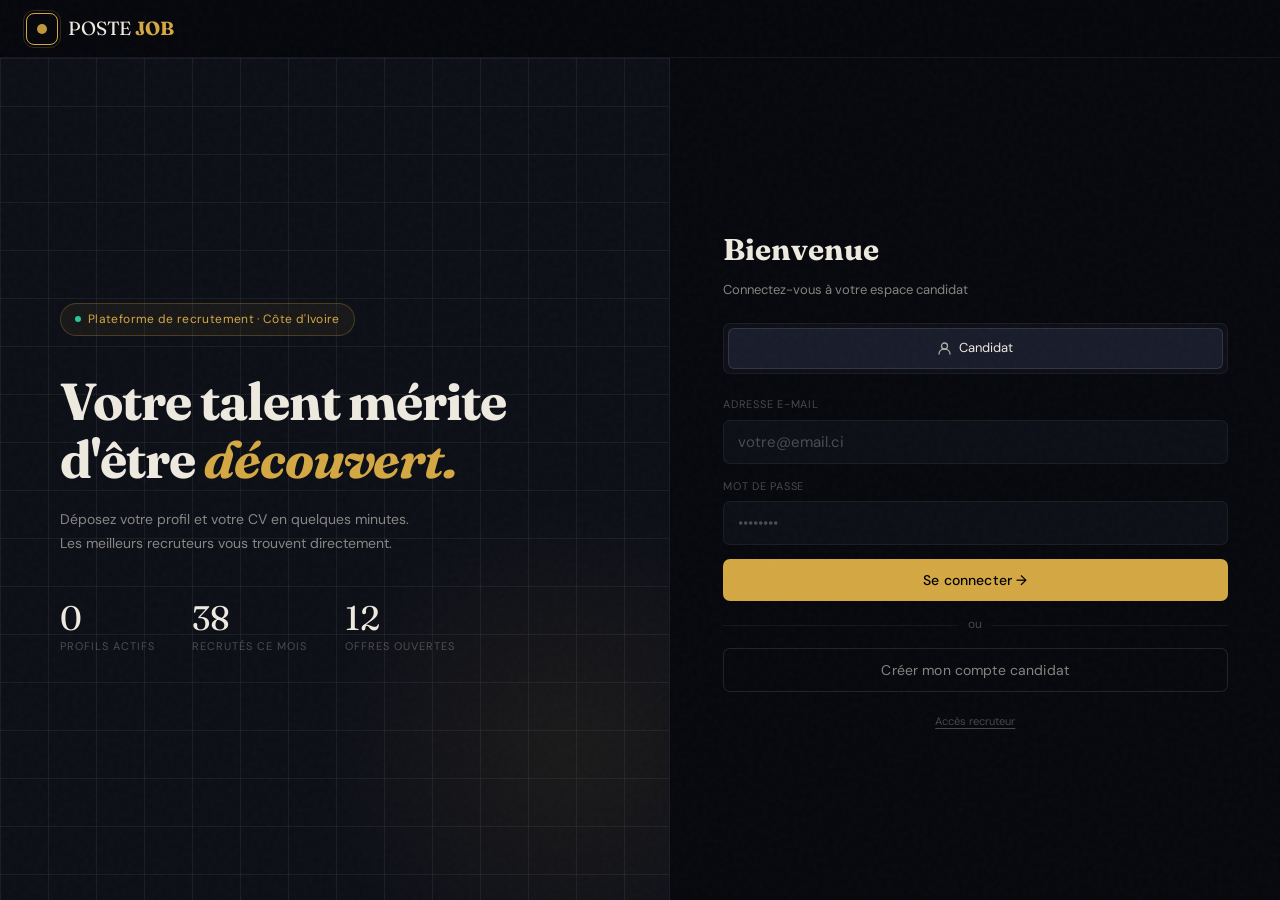
==== candidat.html @ 49a8083d "nouvelle version" ====
<!doctype html>
<html lang="fr">
  <head>
    <meta charset="UTF-8" />
    <meta name="viewport" content="width=device-width, initial-scale=1.0" />
    <title>Mon profil — POSTEJOB</title>
    <link rel="preconnect" href="https://fonts.googleapis.com" />
    <link rel="stylesheet" href="assets/CSS/style.css" />
    <link rel="stylesheet" href="assets/CSS/candidat.css" />

    <link
      href="https://fonts.googleapis.com/css2?family=Fraunces:ital,opsz,wght@0,9..144,300;0,9..144,600;0,9..144,700;1,9..144,400&family=DM+Sans:ital,opsz,wght@0,9..40,300;0,9..40,400;0,9..40,500;1,9..40,300&display=swap"
      rel="stylesheet"
    />
  </head>
  <body>
    <div class="app">
      <nav class="navbar">
        <div class="logo" onclick="window.location.href = 'index.html'">
          <div class="logo-icon"></div>
          <span class="logo-text">POSTE <b>JOB</b></span>
        </div>
        <div class="nav-r">
          <div class="uinfo" id="uinfo" style="display: flex">
            <div class="uav" id="uav">KD</div>
            <span class="unm" id="unm">Candidat</span>
          </div>
          <button class="btn-xs" onclick="logout()">Déconnexion</button>
        </div>
      </nav>

      <div class="page-wrap">
        <button
          class="btn-back-top"
          onclick="window.location.href = 'index.html'"
        >
          <svg width="14" height="14" viewBox="0 0 14 14" fill="none">
            <path
              d="M9 2L4 7l5 5"
              stroke="currentColor"
              stroke-width="1.5"
              stroke-linecap="round"
              stroke-linejoin="round"
            />
          </svg>
          Retour à l'accueil
        </button>
        <h1 class="page-h">Mon profil candidat</h1>
        <p class="page-sub">
          Complétez vos informations pour apparaître dans les recherches des
          recruteurs
        </p>

        <div class="steps-bar" id="steps-bar">
          <div class="s-item">
            <div class="s-num s-act" id="sn1">1</div>
            <div class="s-lbl s-act" id="sl1">Informations</div>
          </div>
          <div class="s-conn" id="sc1"></div>
          <div class="s-item">
            <div class="s-num" id="sn2">2</div>
            <div class="s-lbl" id="sl2">Expérience</div>
          </div>
          <div class="s-conn" id="sc2"></div>
          <div class="s-item">
            <div class="s-num" id="sn3">3</div>
            <div class="s-lbl" id="sl3">Documents</div>
          </div>
        </div>

        <!-- Step 1 -->
        <div id="step1">
          <div class="fcard">
            <div class="sec-hd">Informations personnelles</div>
            <div class="fgrid">
              <div class="fld">
                <label>Prénom</label><input id="f-prenom" placeholder="Konan" />
              </div>
              <div class="fld">
                <label>Nom</label><input id="f-nom" placeholder="Didier" />
              </div>
              <div class="fld">
                <label>Téléphone</label
                ><input id="f-tel" placeholder="+225 07 00 00 00" />
              </div>
              <div class="fld">
                <label>Ville</label><input id="f-ville" placeholder="Abidjan" />
              </div>
              <div class="fld span2">
                <label>Poste souhaité</label
                ><input
                  id="f-poste"
                  placeholder="ex: Développeur Full-Stack, Designer UX..."
                />
              </div>
              <div class="fld span2">
                <label>Présentation courte</label
                ><textarea
                  id="f-bio"
                  placeholder="Parlez de vous en quelques lignes..."
                ></textarea>
              </div>
            </div>
          </div>
          <div class="f-actions">
            <button
              class="btn-back"
              onclick="window.location.href = 'index.html'"
            >
              ← Retour
            </button>
            <button class="btn-next" onclick="goStep(2)">
              Expérience & compétences
              <svg width="14" height="14" viewBox="0 0 14 14" fill="none">
                <path
                  d="M3 7h8M8 4l3 3-3 3"
                  stroke="currentColor"
                  stroke-width="1.5"
                  stroke-linecap="round"
                  stroke-linejoin="round"
                />
              </svg>
            </button>
          </div>
        </div>

        <!-- Step 2 -->
        <div id="step2" style="display: none">
          <div class="fcard">
            <div class="sec-hd">Années d'expérience</div>
            <div class="exp-box">
              <div class="exp-top">
                <div>
                  <div
                    style="
                      font-size: 14px;
                      font-weight: 500;
                      color: var(--text);
                      margin-bottom: 2px;
                    "
                  >
                    Combien d'années d'expérience ?
                  </div>
                  <div style="font-size: 12px; color: var(--text3)">
                    Glissez le curseur — 0 à 20 ans
                  </div>
                </div>
                <div style="text-align: right">
                  <div class="exp-big" id="exp-num">0</div>
                  <div class="exp-unit" id="exp-unit">an d'expérience</div>
                </div>
              </div>
              <div class="slider-wrap">
                <div id="track-fill" style="width: 0%"></div>
                <input
                  type="range"
                  min="0"
                  max="20"
                  step="1"
                  value="0"
                  id="exp-slider"
                  oninput="updateSlider(this.value)"
                />
              </div>
              <div class="exp-lvls">
                <div class="e-lvl lj" id="lj">
                  <div class="lvl-r">0 – 2 ans</div>
                  <div class="lvl-n">Junior</div>
                </div>
                <div class="e-lvl" id="lm">
                  <div class="lvl-r">3 – 5 ans</div>
                  <div class="lvl-n">Intermédiaire</div>
                </div>
                <div class="e-lvl" id="ls">
                  <div class="lvl-r">6 – 10 ans</div>
                  <div class="lvl-n">Senior</div>
                </div>
                <div class="e-lvl" id="le">
                  <div class="lvl-r">10+ ans</div>
                  <div class="lvl-n">Expert</div>
                </div>
              </div>
            </div>
          </div>
          <div class="fcard">
            <div class="sec-hd">Formation</div>
            <div class="fgrid">
              <div class="fld">
                <label>Niveau d'études</label>
                <select id="f-niveau">
                  <option value="">Sélectionner...</option>
                  <option>Bac +5 / Master</option>
                  <option>Bac +3 / Licence</option>
                  <option>Bac +2 / BTS</option>
                  <option>Doctorat / PhD</option>
                  <option>Autre</option>
                </select>
              </div>
              <div class="fld">
                <label>Dernière entreprise</label
                ><input id="f-entreprise" placeholder="ex: Orange CI" />
              </div>
            </div>
          </div>
          <div class="fcard">
            <div class="sec-hd">Compétences</div>
            <div
              class="skills-box"
              id="skills-box"
              onclick="document.getElementById('chip-inp').focus()"
            >
              <input
                id="chip-inp"
                class="chip-inp"
                placeholder="Taper une compétence + Entrée..."
                onkeydown="addChip(event)"
              />
            </div>
            <div style="font-size: 11px; color: var(--text3); margin-top: 6px">
              Appuyez sur Entrée pour ajouter une compétence
            </div>
          </div>
          <div class="f-actions">
            <button class="btn-back" onclick="goStep(1)">← Retour</button>
            <button class="btn-next" onclick="goStep(3)">
              Documents & soumission
              <svg width="14" height="14" viewBox="0 0 14 14" fill="none">
                <path
                  d="M3 7h8M8 4l3 3-3 3"
                  stroke="currentColor"
                  stroke-width="1.5"
                  stroke-linecap="round"
                  stroke-linejoin="round"
                />
              </svg>
            </button>
          </div>
        </div>

        <!-- Step 3 -->
        <div id="step3" style="display: none">
          <div class="fcard">
            <div class="sec-hd">Documents à soumettre</div>
            <input
              type="file"
              id="cv-file-input"
              accept=".pdf,.doc,.docx"
              style="display: none"
              onchange="handleFileSelect('cv', this)"
            />
            <div
              class="cv-zone"
              id="cv-zone"
              onclick="document.getElementById('cv-file-input').click()"
            >
              <div class="cv-ico" id="cv-ico">
                <svg width="22" height="22" viewBox="0 0 22 22" fill="none">
                  <rect
                    x="4"
                    y="2"
                    width="14"
                    height="18"
                    rx="2"
                    stroke="rgba(238,234,224,0.3)"
                    stroke-width="1.5"
                  />
                  <path
                    d="M8 8h6M8 11h6M8 14h4"
                    stroke="rgba(238,234,224,0.3)"
                    stroke-width="1.5"
                    stroke-linecap="round"
                  />
                </svg>
              </div>
              <div class="cv-lbl" id="cv-lbl">
                Cliquez pour sélectionner votre CV
              </div>
              <div class="cv-hint" id="cv-hint">PDF ou Word — maximum 5 Mo</div>
            </div>
            <input
              type="file"
              id="lm-file-input"
              accept=".pdf,.doc,.docx"
              style="display: none"
              onchange="handleFileSelect('lm', this)"
            />
            <div
              class="lm-zone"
              id="lm-zone"
              onclick="document.getElementById('lm-file-input').click()"
              style="margin-top: 10px"
            >
              <div class="lm-ico" id="lm-ico">
                <svg width="18" height="18" viewBox="0 0 18 18" fill="none">
                  <rect
                    x="2"
                    y="4"
                    width="14"
                    height="11"
                    rx="2"
                    stroke="rgba(238,234,224,0.3)"
                    stroke-width="1.3"
                  />
                  <path
                    d="M2 6.5l7 4.5 7-4.5"
                    stroke="rgba(238,234,224,0.3)"
                    stroke-width="1.3"
                    stroke-linejoin="round"
                  />
                </svg>
              </div>
              <div class="lm-lbl" id="lm-lbl">
                Lettre de motivation
                <span
                  style="font-size: 11px; font-weight: 300; color: var(--text3)"
                  >(optionnel)</span
                >
              </div>
              <div class="lm-hint" id="lm-hint">PDF ou Word — maximum 5 Mo</div>
            </div>
          </div>
          <div class="f-actions">
            <button class="btn-back" onclick="goStep(2)">← Retour</button>
            <button class="btn-submit" onclick="submitProfile()">
              Soumettre mon profil
              <svg width="14" height="14" viewBox="0 0 14 14" fill="none">
                <path
                  d="M2 7l4 4 6-6"
                  stroke="currentColor"
                  stroke-width="1.5"
                  stroke-linecap="round"
                  stroke-linejoin="round"
                />
              </svg>
            </button>
          </div>
        </div>

        <div id="step-success" style="display: none">
          <div class="success-wrap">
            <div class="succ-ico">
              <svg width="28" height="28" viewBox="0 0 28 28" fill="none">
                <path
                  d="M6 14.5l6 6 11-12"
                  stroke="#25c898"
                  stroke-width="2.5"
                  stroke-linecap="round"
                  stroke-linejoin="round"
                />
              </svg>
            </div>
            <h2 class="succ-h">Profil soumis !</h2>
            <div class="succ-pill" id="succ-pill">✦ 0 an · Junior</div>
            <p class="succ-p">
              Votre dossier a bien été transmis. Téléchargez vos documents
              ci-dessous pour en garder une copie personnelle.
            </p>
            <div class="dl-grid">
              <div class="dl-card" onclick="downloadFile('CV_candidat.pdf')">
                <div class="dl-ico">
                  <svg width="16" height="16" viewBox="0 0 16 16" fill="none">
                    <rect
                      x="3"
                      y="1"
                      width="10"
                      height="14"
                      rx="1.5"
                      stroke="rgba(238,234,224,0.35)"
                      stroke-width="1.2"
                    />
                    <path
                      d="M5 6h6M5 9h6M5 12h3"
                      stroke="rgba(238,234,224,0.35)"
                      stroke-width="1.2"
                      stroke-linecap="round"
                    />
                  </svg>
                </div>
                <div class="dl-info">
                  <div class="dl-name">Mon CV</div>
                  <div class="dl-file">CV_candidat.pdf</div>
                </div>
                <div class="dl-arr">↓</div>
              </div>
              <div
                class="dl-card"
                id="dl-lm-card"
                style="display: none"
                onclick="downloadFile('Lettre_motivation.pdf')"
              >
                <div class="dl-ico">
                  <svg width="16" height="16" viewBox="0 0 16 16" fill="none">
                    <rect
                      x="1"
                      y="4"
                      width="14"
                      height="9"
                      rx="1.5"
                      stroke="rgba(238,234,224,0.35)"
                      stroke-width="1.2"
                    />
                    <path
                      d="M1 6l7 4 7-4"
                      stroke="rgba(238,234,224,0.35)"
                      stroke-width="1.2"
                      stroke-linejoin="round"
                    />
                  </svg>
                </div>
                <div class="dl-info">
                  <div class="dl-name">Lettre de motivation</div>
                  <div class="dl-file">Lettre_motivation.pdf</div>
                </div>
                <div class="dl-arr">↓</div>
              </div>
              <div
                class="dl-card"
                onclick="downloadFile('Confirmation_depot.pdf')"
              >
                <div class="dl-ico">
                  <svg width="16" height="16" viewBox="0 0 16 16" fill="none">
                    <circle
                      cx="8"
                      cy="8"
                      r="6"
                      stroke="#25c898"
                      stroke-width="1.2"
                    />
                    <path
                      d="M5 8l2 2 4-4"
                      stroke="#25c898"
                      stroke-width="1.2"
                      stroke-linecap="round"
                      stroke-linejoin="round"
                    />
                  </svg>
                </div>
                <div class="dl-info">
                  <div class="dl-name">Confirmation de dépôt</div>
                  <div class="dl-file">Confirmation_depot.pdf</div>
                </div>
                <div class="dl-arr">↓</div>
              </div>
              <div class="dl-card" onclick="downloadProfileTxt()">
                <div class="dl-ico">
                  <svg width="16" height="16" viewBox="0 0 16 16" fill="none">
                    <rect
                      x="1.5"
                      y="1.5"
                      width="13"
                      height="13"
                      rx="1.5"
                      stroke="rgba(212,168,67,0.6)"
                      stroke-width="1.2"
                    />
                    <path
                      d="M4 6h8M4 9h5"
                      stroke="rgba(212,168,67,0.6)"
                      stroke-width="1.2"
                      stroke-linecap="round"
                    />
                  </svg>
                </div>
                <div class="dl-info">
                  <div class="dl-name">Ma fiche profil</div>
                  <div class="dl-file">Profil_TalentCI.txt</div>
                </div>
                <div class="dl-arr">↓</div>
              </div>
            </div>
            <div class="succ-footer">
              <button class="btn-back" onclick="goBackFromSuccess()">
                ← Modifier mon dossier
              </button>
            </div>
          </div>
        </div>
      </div>
    </div>

    <div class="toast" id="toast">
      <div class="toast-dot"></div>
      <span id="toast-msg"></span>
    </div>
    <script src="assets/JS/style.js"></script>
    <script src="assets/JS/candidat.js"></script>
  </body>
</html>
---- assets/CSS/style.css ----
:root {
  --bg: #07080d;
  --bg2: #0d0f17;
  --bg3: #131520;
  --bg4: #191c2a;
  --bg5: #1e2133;
  --line: rgba(255, 255, 255, 0.06);
  --line2: rgba(255, 255, 255, 0.11);
  --line3: rgba(255, 255, 255, 0.18);
  --text: #eeeae0;
  --text2: rgba(238, 234, 224, 0.55);
  --text3: rgba(238, 234, 224, 0.28);
  --amber: #d4a843;
  --amber2: #f0c96a;
  --amber-soft: rgba(212, 168, 67, 0.12);
  --jade: #25c898;
  --jade-soft: rgba(37, 200, 152, 0.1);
  --sky: #4ca3e8;
  --sky-soft: rgba(76, 163, 232, 0.1);
  --red: #e05252;
  --r: 10px;
  --r-sm: 7px;
}
* {
  box-sizing: border-box;
  margin: 0;
  padding: 0;
}
html,
body {
  height: 100%;
  background: var(--bg);
  color: var(--text);
  font-family: "DM Sans", sans-serif;
  font-size: 15px;
  line-height: 1.6;
  overflow-x: hidden;
}
::selection {
  background: var(--amber);
  color: #000;
}
input,
select,
textarea,
button {
  font-family: inherit;
  font-size: inherit;
}
::-webkit-scrollbar {
  width: 3px;
}
::-webkit-scrollbar-track {
  background: var(--bg2);
}
::-webkit-scrollbar-thumb {
  background: var(--bg5);
  border-radius: 2px;
}
body::before {
  content: "";
  position: fixed;
  inset: 0;
  opacity: 0.025;
  background-image: url("data:image/svg+xml,%3Csvg viewBox='0 0 200 200' xmlns='http://www.w3.org/2000/svg'%3E%3Cfilter id='n'%3E%3CfeTurbulence type='fractalNoise' baseFrequency='.9' numOctaves='4' stitchTiles='stitch'/%3E%3C/filter%3E%3Crect width='100%25' height='100%25' filter='url(%23n)'/%3E%3C/svg%3E");
  pointer-events: none;
  z-index: 1000;
}
.app {
  min-height: 100vh;
  display: flex;
  flex-direction: column;
}

.navbar {
  position: sticky;
  top: 0;
  z-index: 200;
  background: rgba(7, 8, 13, 0.9);
  backdrop-filter: blur(20px);
  border-bottom: 1px solid var(--line);
  padding: 0 1.75rem;
  display: flex;
  align-items: center;
  justify-content: space-between;
  height: 58px;
}
.logo {
  display: flex;
  align-items: center;
  gap: 10px;
  cursor: pointer;
}
.logo-icon {
  width: 32px;
  height: 32px;
  border: 1.5px solid var(--amber);
  border-radius: 8px;
  display: grid;
  place-items: center;
  position: relative;
}
.logo-icon::before {
  content: "";
  width: 10px;
  height: 10px;
  background: var(--amber);
  border-radius: 50%;
  opacity: 0.9;
}
.logo-icon::after {
  content: "";
  position: absolute;
  inset: -4px;
  border: 1px solid rgba(212, 168, 67, 0.2);
  border-radius: 11px;
}
.logo-text {
  font-family: "Fraunces", serif;
  font-size: 19px;
  letter-spacing: -0.01em;
  color: var(--text);
}
.logo-text b {
  color: var(--amber);
}
.nav-r {
  display: flex;
  align-items: center;
  gap: 10px;
}
.uinfo {
  display: none;
  align-items: center;
  gap: 9px;
}
.uav {
  width: 33px;
  height: 33px;
  border-radius: 50%;
  background: linear-gradient(135deg, var(--amber), var(--amber2));
  display: grid;
  place-items: center;
  font-size: 11px;
  font-weight: 600;
  color: #000;
  letter-spacing: 0.03em;
}
.unm {
  font-size: 13px;
  color: var(--text2);
}
.btn-xs {
  padding: 5px 13px;
  border-radius: var(--r-sm);
  border: 1px solid var(--line2);
  background: transparent;
  color: var(--text3);
  font-size: 12px;
  cursor: pointer;
  transition: 0.2s;
}
.btn-xs:hover {
  background: var(--bg3);
  color: var(--text);
}

@keyframes fadeUp {
  from {
    opacity: 0;
    transform: translateY(10px);
  }
  to {
    opacity: 1;
    transform: translateY(0);
  }
}

.modal-overlay {
  display: none;
  position: fixed;
  inset: 0;
  background: rgba(0, 0, 0, 0.75);
  z-index: 500;
  align-items: center;
  justify-content: center;
}
.modal-overlay.open {
  display: flex;
}
.modal-box {
  background: var(--bg2);
  border: 1px solid var(--line2);
  border-radius: var(--r);
  padding: 2.25rem;
  width: 360px;
  position: relative;
  animation: fadeUp 0.3s ease;
}
.modal-close {
  position: absolute;
  top: 14px;
  right: 14px;
  background: none;
  border: none;
  color: var(--text3);
  font-size: 22px;
  cursor: pointer;
  line-height: 1;
  padding: 0;
}
.modal-close:hover {
  color: var(--text);
}
.modal-box h3 {
  font-family: "Fraunces", serif;
  font-size: 22px;
  margin-bottom: 4px;
}
.modal-sub {
  font-size: 13px;
  color: var(--text2);
  margin-bottom: 1.5rem;
}

.form-fld {
  margin-bottom: 14px;
}
.form-fld label {
  display: block;
  font-size: 11px;
  color: var(--text3);
  text-transform: uppercase;
  letter-spacing: 0.07em;
  margin-bottom: 6px;
}
.form-fld input,
.form-fld select {
  width: 100%;
  padding: 11px 14px;
  background: var(--bg2);
  border: 1px solid var(--line);
  border-radius: var(--r-sm);
  color: var(--text);
  outline: none;
  transition: 0.2s;
}
.form-fld input:focus,
.form-fld select:focus {
  border-color: rgba(212, 168, 67, 0.4);
}
.form-fld input::placeholder {
  color: var(--text3);
}
.form-fld select {
  appearance: none;
  background-image: url("data:image/svg+xml,%3Csvg xmlns='http://www.w3.org/2000/svg' width='10' height='6'%3E%3Cpath d='M1 1l4 4 4-4' stroke='rgba(238,234,224,0.28)' stroke-width='1.5' fill='none' stroke-linecap='round'/%3E%3C/svg%3E");
  background-repeat: no-repeat;
  background-position: right 12px center;
  padding-right: 32px;
}

.btn-primary {
  width: 100%;
  padding: 12px;
  background: var(--amber);
  color: #000;
  border: none;
  border-radius: var(--r-sm);
  font-size: 14px;
  font-weight: 500;
  cursor: pointer;
  transition: 0.2s;
  letter-spacing: 0.01em;
}
.btn-primary:hover {
  background: var(--amber2);
  transform: translateY(-1px);
}
.btn-ghost {
  width: 100%;
  padding: 12px;
  background: transparent;
  border: 1px solid var(--line2);
  border-radius: var(--r-sm);
  color: var(--text2);
  font-size: 14px;
  font-weight: 400;
  cursor: pointer;
  transition: 0.2s;
  letter-spacing: 0.01em;
}
.btn-ghost:hover {
  background: var(--bg2);
  border-color: var(--line3);
  color: var(--text);
  transform: translateY(-1px);
}
.btn-back {
  padding: 9px 20px;
  background: transparent;
  border: 1px solid var(--line2);
  border-radius: var(--r-sm);
  color: var(--text2);
  font-size: 13px;
  cursor: pointer;
  transition: 0.2s;
  display: flex;
  align-items: center;
  gap: 5px;
}
.btn-back:hover {
  background: var(--bg3);
  border-color: var(--line3);
}
.btn-next {
  padding: 9px 22px;
  background: var(--amber);
  color: #000;
  border: none;
  border-radius: var(--r-sm);
  font-size: 13px;
  font-weight: 500;
  cursor: pointer;
  transition: 0.2s;
  display: flex;
  align-items: center;
  gap: 6px;
}
.btn-next:hover {
  background: var(--amber2);
  transform: translateY(-1px);
}
.btn-submit {
  padding: 9px 22px;
  background: var(--jade);
  color: #000;
  border: none;
  border-radius: var(--r-sm);
  font-size: 13px;
  font-weight: 500;
  cursor: pointer;
  transition: 0.2s;
  display: flex;
  align-items: center;
  gap: 6px;
}
.btn-submit:hover {
  opacity: 0.9;
  transform: translateY(-1px);
}

.toast {
  position: fixed;
  bottom: 24px;
  right: 24px;
  z-index: 999;
  background: var(--bg4);
  border: 1px solid var(--line2);
  border-radius: var(--r);
  padding: 14px 18px;
  display: flex;
  align-items: center;
  gap: 10px;
  font-size: 13px;
  color: var(--text);
  box-shadow: 0 12px 40px rgba(0, 0, 0, 0.6);
  transform: translateY(80px);
  opacity: 0;
  transition: 0.4s cubic-bezier(0.34, 1.56, 0.64, 1);
  pointer-events: none;
}
.toast.show {
  transform: translateY(0);
  opacity: 1;
}
.toast-dot {
  width: 8px;
  height: 8px;
  border-radius: 50%;
  background: var(--jade);
  flex-shrink: 0;
}
---- assets/CSS/candidat.css ----
.page-wrap {
  max-width: 740px;
  margin: 0 auto;
  padding: 2.5rem 2rem 4rem;
}
.btn-back-top {
  display: inline-flex;
  align-items: center;
  gap: 6px;
  background: none;
  border: none;
  color: var(--text3);
  font-size: 13px;
  cursor: pointer;
  padding: 0;
  margin-bottom: 1.25rem;
  transition: 0.2s;
}
.btn-back-top:hover {
  color: var(--text2);
}
.page-h {
  font-family: "Fraunces", serif;
  font-size: 34px;
  color: var(--text);
  margin-bottom: 5px;
  letter-spacing: -0.015em;
}
.page-sub {
  font-size: 13px;
  color: var(--text2);
  margin-bottom: 2.5rem;
}
.steps-bar {
  display: flex;
  align-items: center;
  margin-bottom: 2.5rem;
}
.s-item {
  display: flex;
  align-items: center;
  gap: 10px;
}
.s-num {
  width: 30px;
  height: 30px;
  border-radius: 50%;
  border: 1.5px solid var(--line2);
  background: var(--bg2);
  display: grid;
  place-items: center;
  font-size: 12px;
  font-weight: 500;
  color: var(--text3);
  transition: 0.3s;
  flex-shrink: 0;
}
.s-num.s-act {
  border-color: var(--amber);
  color: var(--amber);
}
.s-num.s-done {
  background: var(--jade);
  border-color: var(--jade);
  color: #fff;
}
.s-lbl {
  font-size: 12px;
  color: var(--text3);
  transition: 0.3s;
}
.s-lbl.s-act {
  color: var(--text);
}
.s-conn {
  flex: 1;
  height: 1px;
  background: var(--line);
  margin: 0 10px;
  min-width: 24px;
  transition: 0.3s;
}
.s-conn.s-done {
  background: var(--jade);
}
.fcard {
  background: var(--bg2);
  border: 1px solid var(--line);
  border-radius: var(--r);
  padding: 1.75rem;
  margin-bottom: 0.75rem;
}
.sec-hd {
  font-size: 10.5px;
  font-weight: 500;
  color: var(--text3);
  text-transform: uppercase;
  letter-spacing: 0.1em;
  margin-bottom: 1rem;
  display: flex;
  align-items: center;
  gap: 8px;
}
.sec-hd::after {
  content: "";
  flex: 1;
  height: 1px;
  background: var(--line);
}
.fgrid {
  display: grid;
  grid-template-columns: 1fr 1fr;
  gap: 12px;
}
.span2 {
  grid-column: span 2;
}
.fld label {
  display: block;
  font-size: 11px;
  color: var(--text3);
  text-transform: uppercase;
  letter-spacing: 0.06em;
  margin-bottom: 6px;
}
.fld input,
.fld select,
.fld textarea {
  width: 100%;
  padding: 10px 13px;
  background: var(--bg3);
  border: 1px solid var(--line);
  border-radius: var(--r-sm);
  color: var(--text);
  outline: none;
  transition: 0.2s;
  appearance: none;
}
.fld input:focus,
.fld select:focus,
.fld textarea:focus {
  border-color: rgba(212, 168, 67, 0.4);
}
.fld input::placeholder,
.fld textarea::placeholder {
  color: var(--text3);
}
.fld textarea {
  resize: vertical;
  min-height: 80px;
  line-height: 1.65;
}
.fld select {
  background-image: url("data:image/svg+xml,%3Csvg xmlns='http://www.w3.org/2000/svg' width='10' height='6'%3E%3Cpath d='M1 1l4 4 4-4' stroke='rgba(238,234,224,0.28)' stroke-width='1.5' fill='none' stroke-linecap='round'/%3E%3C/svg%3E");
  background-repeat: no-repeat;
  background-position: right 12px center;
  padding-right: 30px;
}

.exp-box {
  background: var(--bg3);
  border: 1px solid var(--line);
  border-radius: var(--r);
  padding: 1.5rem;
  position: relative;
  overflow: hidden;
}
.exp-box::before {
  content: "";
  position: absolute;
  top: 0;
  left: 0;
  right: 0;
  height: 2px;
  background: linear-gradient(90deg, var(--jade), var(--amber));
}
.exp-top {
  display: flex;
  justify-content: space-between;
  align-items: flex-start;
  margin-bottom: 1.5rem;
}
.exp-big {
  font-family: "Fraunces", serif;
  font-size: 46px;
  color: var(--amber);
  line-height: 1;
}
.exp-unit {
  font-size: 11px;
  color: var(--text3);
  margin-top: 3px;
}
.slider-wrap {
  position: relative;
  margin-bottom: 1.25rem;
}
input[type="range"] {
  -webkit-appearance: none;
  width: 100%;
  height: 4px;
  background: var(--bg4);
  border-radius: 2px;
  outline: none;
  cursor: pointer;
}
input[type="range"]::-webkit-slider-thumb {
  -webkit-appearance: none;
  width: 22px;
  height: 22px;
  border-radius: 50%;
  background: var(--amber);
  border: 3px solid var(--bg);
  box-shadow: 0 0 0 2px var(--amber);
  cursor: pointer;
  transition: 0.15s;
}
input[type="range"]::-webkit-slider-thumb:hover {
  transform: scale(1.2);
}
#track-fill {
  position: absolute;
  left: 0;
  top: 50%;
  transform: translateY(-50%);
  height: 4px;
  background: linear-gradient(90deg, var(--jade), var(--amber));
  border-radius: 2px;
  pointer-events: none;
  transition: width 0.12s;
}
.exp-lvls {
  display: grid;
  grid-template-columns: repeat(4, 1fr);
  gap: 8px;
}
.e-lvl {
  padding: 10px 6px;
  border-radius: var(--r-sm);
  border: 1px solid var(--line);
  background: var(--bg4);
  text-align: center;
  transition: 0.3s;
}
.e-lvl.lj {
  border-color: rgba(76, 163, 232, 0.4);
  background: rgba(76, 163, 232, 0.08);
}
.e-lvl.lm {
  border-color: rgba(37, 200, 152, 0.4);
  background: rgba(37, 200, 152, 0.08);
}
.e-lvl.ls {
  border-color: rgba(239, 159, 39, 0.4);
  background: rgba(239, 159, 39, 0.08);
}
.e-lvl.le {
  border-color: rgba(212, 168, 67, 0.4);
  background: rgba(212, 168, 67, 0.08);
}
.lvl-r {
  font-size: 12.5px;
  font-weight: 500;
  color: var(--text);
  margin-bottom: 2px;
}
.lvl-n {
  font-size: 10px;
  color: var(--text3);
  text-transform: uppercase;
  letter-spacing: 0.07em;
}
.e-lvl.lj .lvl-r {
  color: #6ab4f5;
}
.e-lvl.lm .lvl-r {
  color: var(--jade);
}
.e-lvl.ls .lvl-r {
  color: #ef9f27;
}
.e-lvl.le .lvl-r {
  color: var(--amber);
}
.e-lvl.lj .lvl-n {
  color: rgba(106, 180, 245, 0.6);
}
.e-lvl.lm .lvl-n {
  color: rgba(37, 200, 152, 0.6);
}
.e-lvl.ls .lvl-n {
  color: rgba(239, 159, 39, 0.6);
}
.e-lvl.le .lvl-n {
  color: rgba(212, 168, 67, 0.6);
}

/* Chips */
.skills-box {
  background: var(--bg3);
  border: 1px solid var(--line);
  border-radius: var(--r-sm);
  padding: 10px;
  display: flex;
  flex-wrap: wrap;
  gap: 6px;
  min-height: 46px;
  cursor: text;
  transition: 0.2s;
}
.skills-box:focus-within {
  border-color: rgba(212, 168, 67, 0.35);
}
.chip {
  display: inline-flex;
  align-items: center;
  gap: 5px;
  padding: 4px 10px;
  background: rgba(212, 168, 67, 0.1);
  border: 1px solid rgba(212, 168, 67, 0.22);
  border-radius: 30px;
  font-size: 12px;
  color: var(--amber);
  animation: chipIn 0.18s ease;
}
@keyframes chipIn {
  from {
    opacity: 0;
    transform: scale(0.85);
  }
  to {
    opacity: 1;
    transform: scale(1);
  }
}
.chip button {
  background: none;
  border: none;
  color: rgba(212, 168, 67, 0.45);
  cursor: pointer;
  padding: 0;
  font-size: 15px;
  line-height: 1;
  display: flex;
}
.chip button:hover {
  color: var(--amber);
}
.chip-inp {
  background: transparent;
  border: none;
  outline: none;
  color: var(--text);
  font-size: 13px;
  min-width: 100px;
  flex: 1;
  padding: 2px 4px;
}
.chip-inp::placeholder {
  color: var(--text3);
}

/* Upload */
.cv-zone {
  border: 1.5px dashed var(--line2);
  border-radius: var(--r);
  padding: 2.5rem;
  text-align: center;
  cursor: pointer;
  transition: 0.2s;
  position: relative;
  overflow: hidden;
}
.cv-zone:hover {
  border-color: rgba(212, 168, 67, 0.35);
  background: rgba(212, 168, 67, 0.02);
}
.cv-zone.ok {
  border-color: rgba(37, 200, 152, 0.4);
  background: rgba(37, 200, 152, 0.04);
  border-style: solid;
}
.lm-zone {
  border: 1.5px dashed var(--line);
  border-radius: var(--r);
  padding: 1.5rem;
  text-align: center;
  cursor: pointer;
  transition: 0.2s;
}
.lm-zone:hover {
  border-color: rgba(212, 168, 67, 0.35);
  background: rgba(212, 168, 67, 0.02);
}
.lm-zone.ok {
  border-color: rgba(37, 200, 152, 0.4);
  background: rgba(37, 200, 152, 0.04);
  border-style: solid;
}
.cv-ico {
  width: 50px;
  height: 50px;
  border-radius: 11px;
  background: var(--bg3);
  border: 1px solid var(--line);
  display: grid;
  place-items: center;
  margin: 0 auto 1rem;
}
.cv-zone.ok .cv-ico {
  background: var(--jade-soft);
  border-color: rgba(37, 200, 152, 0.3);
}
.cv-lbl {
  font-size: 14px;
  font-weight: 500;
  color: var(--text);
  margin-bottom: 4px;
}
.cv-hint {
  font-size: 12px;
  color: var(--text3);
}
.cv-zone.ok .cv-lbl,
.lm-zone.ok .lm-lbl {
  color: var(--jade);
}
.lm-ico {
  width: 36px;
  height: 36px;
  border-radius: 8px;
  background: var(--bg3);
  border: 1px solid var(--line);
  display: grid;
  place-items: center;
  margin: 0 auto 0.75rem;
}
.lm-lbl {
  font-size: 13px;
  font-weight: 500;
  color: var(--text);
  margin-bottom: 3px;
}
.lm-hint {
  font-size: 11px;
  color: var(--text3);
}

/* Actions */
.f-actions {
  display: flex;
  justify-content: space-between;
  align-items: center;
  margin-top: 1.25rem;
}

/* Succès */
.success-wrap {
  max-width: 520px;
  margin: 0 auto;
  padding: 4rem 2rem;
  text-align: center;
}
.succ-ico {
  width: 72px;
  height: 72px;
  border-radius: 50%;
  background: var(--jade-soft);
  border: 1px solid rgba(37, 200, 152, 0.3);
  display: grid;
  place-items: center;
  margin: 0 auto 1.5rem;
  animation: pop 0.5s cubic-bezier(0.17, 0.89, 0.32, 1.28);
}
@keyframes pop {
  from {
    opacity: 0;
    transform: scale(0.4);
  }
  to {
    opacity: 1;
    transform: scale(1);
  }
}
.succ-h {
  font-family: "Fraunces", serif;
  font-size: 34px;
  color: var(--text);
  margin-bottom: 10px;
}
.succ-pill {
  display: inline-flex;
  align-items: center;
  gap: 6px;
  padding: 6px 16px;
  background: var(--amber-soft);
  border: 1px solid rgba(212, 168, 67, 0.22);
  border-radius: 30px;
  font-size: 13px;
  color: var(--amber);
  margin-bottom: 1.5rem;
}
.succ-p {
  font-size: 14px;
  color: var(--text2);
  line-height: 1.75;
  margin-bottom: 2rem;
}
.dl-grid {
  display: grid;
  grid-template-columns: 1fr 1fr;
  gap: 10px;
  margin-bottom: 2rem;
  text-align: left;
}
.dl-card {
  display: flex;
  align-items: center;
  gap: 12px;
  padding: 13px 15px;
  background: var(--bg2);
  border: 1px solid var(--line);
  border-radius: var(--r-sm);
  cursor: pointer;
  transition: 0.2s;
}
.dl-card:hover {
  border-color: var(--amber);
  background: rgba(212, 168, 67, 0.04);
}
.dl-ico {
  width: 36px;
  height: 36px;
  border-radius: 8px;
  background: var(--bg3);
  border: 1px solid var(--line);
  display: grid;
  place-items: center;
  flex-shrink: 0;
}
.dl-info {
  flex: 1;
}
.dl-name {
  font-size: 13px;
  font-weight: 500;
  color: var(--text);
}
.dl-file {
  font-size: 11px;
  color: var(--text3);
  margin-top: 1px;
}
.dl-arr {
  font-size: 16px;
  color: var(--amber);
  opacity: 0.7;
}
.succ-footer {
  display: flex;
  justify-content: center;
}
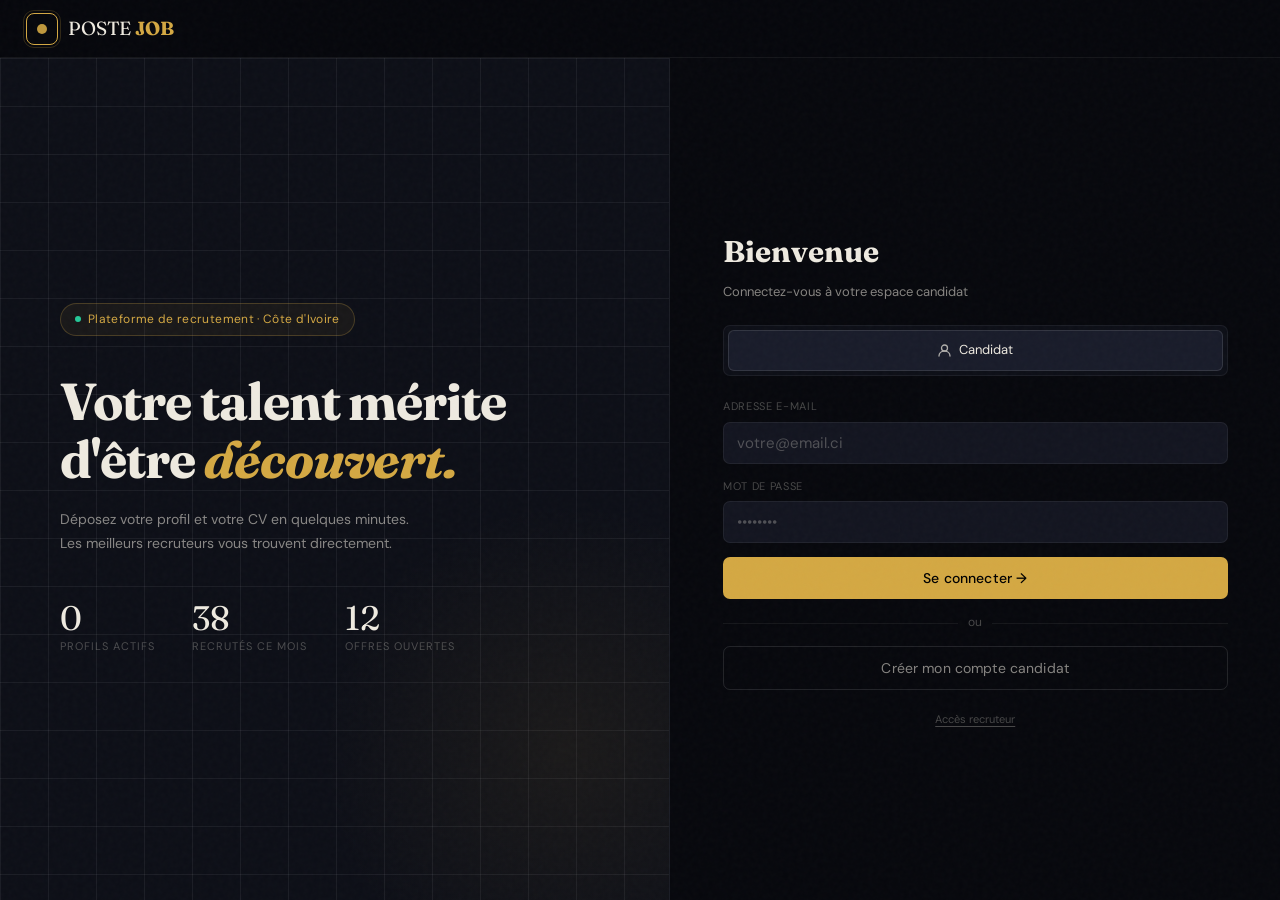
==== commit 467fd0af: "modification" ====
--- a/candidat.html
+++ b/candidat.html
@@ -6,17 +6,326 @@
     <title>Mon profil — POSTEJOB</title>
     <link rel="preconnect" href="https://fonts.googleapis.com" />
     <link rel="stylesheet" href="assets/CSS/style.css" />
-    <link rel="stylesheet" href="assets/CSS/candidat.css" />
-
     <link
       href="https://fonts.googleapis.com/css2?family=Fraunces:ital,opsz,wght@0,9..144,300;0,9..144,600;0,9..144,700;1,9..144,400&family=DM+Sans:ital,opsz,wght@0,9..40,300;0,9..40,400;0,9..40,500;1,9..40,300&display=swap"
       rel="stylesheet"
     />
+    <style>
+      .profil-wrap {
+        max-width: 700px;
+        margin: 0 auto;
+        padding: 2.5rem 2rem 5rem;
+      }
+      .profil-header {
+        display: flex;
+        align-items: center;
+        gap: 1.5rem;
+        background: var(--bg2);
+        border: 1px solid var(--line);
+        border-radius: var(--r);
+        padding: 2rem;
+        margin-bottom: 1rem;
+        position: relative;
+        overflow: hidden;
+      }
+      .profil-header::before {
+        content: "";
+        position: absolute;
+        top: 0;
+        left: 0;
+        right: 0;
+        height: 3px;
+        background: linear-gradient(90deg, var(--jade), var(--amber));
+      }
+      .profil-avatar {
+        width: 72px;
+        height: 72px;
+        border-radius: 50%;
+        background: var(--amber-soft);
+        border: 2px solid rgba(212, 168, 67, 0.3);
+        display: grid;
+        place-items: center;
+        font-family: "Fraunces", serif;
+        font-size: 26px;
+        color: var(--amber);
+        flex-shrink: 0;
+      }
+      .profil-header-info {
+        flex: 1;
+      }
+      .profil-name {
+        font-family: "Fraunces", serif;
+        font-size: 26px;
+        color: var(--text);
+        margin-bottom: 4px;
+        letter-spacing: -0.01em;
+      }
+      .profil-poste {
+        font-size: 13px;
+        color: var(--text2);
+        margin-bottom: 10px;
+      }
+      .profil-badges {
+        display: flex;
+        gap: 8px;
+        flex-wrap: wrap;
+      }
+      .badge {
+        display: inline-flex;
+        align-items: center;
+        gap: 5px;
+        padding: 4px 12px;
+        border-radius: 30px;
+        font-size: 11px;
+        font-weight: 500;
+        letter-spacing: 0.03em;
+      }
+      .badge-level {
+        background: var(--amber-soft);
+        border: 1px solid rgba(212, 168, 67, 0.25);
+        color: var(--amber);
+      }
+      .badge-ville {
+        background: var(--bg3);
+        border: 1px solid var(--line);
+        color: var(--text2);
+      }
+      .badge-tel {
+        background: var(--bg3);
+        border: 1px solid var(--line);
+        color: var(--text2);
+      }
+
+      .pcard {
+        background: var(--bg2);
+        border: 1px solid var(--line);
+        border-radius: var(--r);
+        padding: 1.5rem;
+        margin-bottom: 1rem;
+      }
+      .pcard-title {
+        font-size: 10px;
+        font-weight: 500;
+        color: var(--text3);
+        text-transform: uppercase;
+        letter-spacing: 0.1em;
+        margin-bottom: 1rem;
+        display: flex;
+        align-items: center;
+        gap: 8px;
+      }
+      .pcard-title::after {
+        content: "";
+        flex: 1;
+        height: 1px;
+        background: var(--line);
+      }
+      .pcard-bio {
+        font-size: 14px;
+        color: var(--text2);
+        line-height: 1.75;
+      }
+
+      .info-grid {
+        display: grid;
+        grid-template-columns: 1fr 1fr;
+        gap: 12px;
+      }
+      .info-item label {
+        display: block;
+        font-size: 10px;
+        color: var(--text3);
+        text-transform: uppercase;
+        letter-spacing: 0.07em;
+        margin-bottom: 4px;
+      }
+      .info-item span {
+        font-size: 14px;
+        color: var(--text);
+      }
+      .info-item span.empty {
+        color: var(--text3);
+        font-style: italic;
+      }
+
+      .exp-visual {
+        display: flex;
+        align-items: center;
+        gap: 1.5rem;
+        margin-bottom: 1rem;
+      }
+      .exp-num-big {
+        font-family: "Fraunces", serif;
+        font-size: 52px;
+        color: var(--amber);
+        line-height: 1;
+        flex-shrink: 0;
+      }
+      .exp-bar-wrap {
+        flex: 1;
+      }
+      .exp-bar-label {
+        font-size: 11px;
+        color: var(--text3);
+        margin-bottom: 6px;
+      }
+      .exp-bar-track {
+        height: 6px;
+        background: var(--bg4);
+        border-radius: 3px;
+        overflow: hidden;
+      }
+      .exp-bar-fill {
+        height: 100%;
+        background: linear-gradient(90deg, var(--jade), var(--amber));
+        border-radius: 3px;
+        transition: width 0.8s cubic-bezier(0.22, 1, 0.36, 1);
+      }
+      .exp-level-badge {
+        display: inline-flex;
+        padding: 4px 14px;
+        border-radius: 30px;
+        font-size: 12px;
+        font-weight: 500;
+      }
+
+      .chips-list {
+        display: flex;
+        flex-wrap: wrap;
+        gap: 7px;
+      }
+      .chip-ro {
+        display: inline-flex;
+        align-items: center;
+        padding: 5px 13px;
+        background: rgba(212, 168, 67, 0.08);
+        border: 1px solid rgba(212, 168, 67, 0.2);
+        border-radius: 30px;
+        font-size: 12px;
+        color: var(--amber);
+      }
+      .chip-empty {
+        font-size: 13px;
+        color: var(--text3);
+        font-style: italic;
+      }
+
+      .dl-grid {
+        display: grid;
+        grid-template-columns: 1fr 1fr;
+        gap: 10px;
+      }
+      .dl-card {
+        display: flex;
+        align-items: center;
+        gap: 12px;
+        padding: 13px 15px;
+        background: var(--bg3);
+        border: 1px solid var(--line);
+        border-radius: var(--r-sm);
+        cursor: pointer;
+        transition: 0.2s;
+      }
+      .dl-card:hover {
+        border-color: var(--amber);
+        background: rgba(212, 168, 67, 0.04);
+      }
+      .dl-ico {
+        width: 34px;
+        height: 34px;
+        border-radius: 8px;
+        background: var(--bg4);
+        border: 1px solid var(--line);
+        display: grid;
+        place-items: center;
+        flex-shrink: 0;
+      }
+      .dl-info {
+        flex: 1;
+      }
+      .dl-name {
+        font-size: 13px;
+        font-weight: 500;
+        color: var(--text);
+      }
+      .dl-file {
+        font-size: 11px;
+        color: var(--text3);
+        margin-top: 1px;
+      }
+      .dl-arr {
+        font-size: 15px;
+        color: var(--amber);
+        opacity: 0.7;
+      }
+
+      .profil-actions {
+        display: flex;
+        justify-content: center;
+        margin-top: 2rem;
+      }
+
+      /* État chargement */
+      .loading-profil {
+        text-align: center;
+        padding: 4rem 2rem;
+        color: var(--text3);
+        font-size: 14px;
+      }
+      .loading-spinner {
+        width: 32px;
+        height: 32px;
+        border: 2px solid var(--line);
+        border-top-color: var(--amber);
+        border-radius: 50%;
+        animation: spin 0.8s linear infinite;
+        margin: 0 auto 1rem;
+      }
+      @keyframes spin {
+        to {
+          transform: rotate(360deg);
+        }
+      }
+
+      /* Pas de profil */
+      .no-profil {
+        text-align: center;
+        padding: 4rem 2rem;
+        max-width: 400px;
+        margin: 0 auto;
+      }
+      .no-profil-ico {
+        width: 64px;
+        height: 64px;
+        border-radius: 50%;
+        background: var(--bg2);
+        border: 1px solid var(--line);
+        display: grid;
+        place-items: center;
+        margin: 0 auto 1.5rem;
+      }
+      .no-profil h2 {
+        font-family: "Fraunces", serif;
+        font-size: 22px;
+        color: var(--text);
+        margin-bottom: 8px;
+      }
+      .no-profil p {
+        font-size: 13px;
+        color: var(--text2);
+        line-height: 1.7;
+        margin-bottom: 1.5rem;
+      }
+    </style>
   </head>
   <body>
     <div class="app">
       <nav class="navbar">
-        <div class="logo" onclick="window.location.href = 'index.html'">
+        <div
+          class="logo"
+          onclick="window.location.href = 'index.html'"
+          style="cursor: pointer"
+        >
           <div class="logo-icon"></div>
           <span class="logo-text">POSTE <b>JOB</b></span>
         </div>
@@ -29,7 +338,7 @@
         </div>
       </nav>
 
-      <div class="page-wrap">
+      <div class="profil-wrap">
         <button
           class="btn-back-top"
           onclick="window.location.href = 'index.html'"
@@ -45,434 +354,26 @@
           </svg>
           Retour à l'accueil
         </button>
-        <h1 class="page-h">Mon profil candidat</h1>
-        <p class="page-sub">
-          Complétez vos informations pour apparaître dans les recherches des
-          recruteurs
+        <h1
+          style="
+            font-family: &quot;Fraunces&quot;, serif;
+            font-size: 30px;
+            color: var(--text);
+            margin-bottom: 4px;
+            letter-spacing: -0.015em;
+          "
+        >
+          Mon profil
+        </h1>
+        <p style="font-size: 13px; color: var(--text2); margin-bottom: 2rem">
+          Votre profil visible par les recruteurs
         </p>
 
-        <div class="steps-bar" id="steps-bar">
-          <div class="s-item">
-            <div class="s-num s-act" id="sn1">1</div>
-            <div class="s-lbl s-act" id="sl1">Informations</div>
-          </div>
-          <div class="s-conn" id="sc1"></div>
-          <div class="s-item">
-            <div class="s-num" id="sn2">2</div>
-            <div class="s-lbl" id="sl2">Expérience</div>
-          </div>
-          <div class="s-conn" id="sc2"></div>
-          <div class="s-item">
-            <div class="s-num" id="sn3">3</div>
-            <div class="s-lbl" id="sl3">Documents</div>
-          </div>
-        </div>
-
-        <!-- Step 1 -->
-        <div id="step1">
-          <div class="fcard">
-            <div class="sec-hd">Informations personnelles</div>
-            <div class="fgrid">
-              <div class="fld">
-                <label>Prénom</label><input id="f-prenom" placeholder="Konan" />
-              </div>
-              <div class="fld">
-                <label>Nom</label><input id="f-nom" placeholder="Didier" />
-              </div>
-              <div class="fld">
-                <label>Téléphone</label
-                ><input id="f-tel" placeholder="+225 07 00 00 00" />
-              </div>
-              <div class="fld">
-                <label>Ville</label><input id="f-ville" placeholder="Abidjan" />
-              </div>
-              <div class="fld span2">
-                <label>Poste souhaité</label
-                ><input
-                  id="f-poste"
-                  placeholder="ex: Développeur Full-Stack, Designer UX..."
-                />
-              </div>
-              <div class="fld span2">
-                <label>Présentation courte</label
-                ><textarea
-                  id="f-bio"
-                  placeholder="Parlez de vous en quelques lignes..."
-                ></textarea>
-              </div>
-            </div>
-          </div>
-          <div class="f-actions">
-            <button
-              class="btn-back"
-              onclick="window.location.href = 'index.html'"
-            >
-              ← Retour
-            </button>
-            <button class="btn-next" onclick="goStep(2)">
-              Expérience & compétences
-              <svg width="14" height="14" viewBox="0 0 14 14" fill="none">
-                <path
-                  d="M3 7h8M8 4l3 3-3 3"
-                  stroke="currentColor"
-                  stroke-width="1.5"
-                  stroke-linecap="round"
-                  stroke-linejoin="round"
-                />
-              </svg>
-            </button>
-          </div>
-        </div>
-
-        <!-- Step 2 -->
-        <div id="step2" style="display: none">
-          <div class="fcard">
-            <div class="sec-hd">Années d'expérience</div>
-            <div class="exp-box">
-              <div class="exp-top">
-                <div>
-                  <div
-                    style="
-                      font-size: 14px;
-                      font-weight: 500;
-                      color: var(--text);
-                      margin-bottom: 2px;
-                    "
-                  >
-                    Combien d'années d'expérience ?
-                  </div>
-                  <div style="font-size: 12px; color: var(--text3)">
-                    Glissez le curseur — 0 à 20 ans
-                  </div>
-                </div>
-                <div style="text-align: right">
-                  <div class="exp-big" id="exp-num">0</div>
-                  <div class="exp-unit" id="exp-unit">an d'expérience</div>
-                </div>
-              </div>
-              <div class="slider-wrap">
-                <div id="track-fill" style="width: 0%"></div>
-                <input
-                  type="range"
-                  min="0"
-                  max="20"
-                  step="1"
-                  value="0"
-                  id="exp-slider"
-                  oninput="updateSlider(this.value)"
-                />
-              </div>
-              <div class="exp-lvls">
-                <div class="e-lvl lj" id="lj">
-                  <div class="lvl-r">0 – 2 ans</div>
-                  <div class="lvl-n">Junior</div>
-                </div>
-                <div class="e-lvl" id="lm">
-                  <div class="lvl-r">3 – 5 ans</div>
-                  <div class="lvl-n">Intermédiaire</div>
-                </div>
-                <div class="e-lvl" id="ls">
-                  <div class="lvl-r">6 – 10 ans</div>
-                  <div class="lvl-n">Senior</div>
-                </div>
-                <div class="e-lvl" id="le">
-                  <div class="lvl-r">10+ ans</div>
-                  <div class="lvl-n">Expert</div>
-                </div>
-              </div>
-            </div>
-          </div>
-          <div class="fcard">
-            <div class="sec-hd">Formation</div>
-            <div class="fgrid">
-              <div class="fld">
-                <label>Niveau d'études</label>
-                <select id="f-niveau">
-                  <option value="">Sélectionner...</option>
-                  <option>Bac +5 / Master</option>
-                  <option>Bac +3 / Licence</option>
-                  <option>Bac +2 / BTS</option>
-                  <option>Doctorat / PhD</option>
-                  <option>Autre</option>
-                </select>
-              </div>
-              <div class="fld">
-                <label>Dernière entreprise</label
-                ><input id="f-entreprise" placeholder="ex: Orange CI" />
-              </div>
-            </div>
-          </div>
-          <div class="fcard">
-            <div class="sec-hd">Compétences</div>
-            <div
-              class="skills-box"
-              id="skills-box"
-              onclick="document.getElementById('chip-inp').focus()"
-            >
-              <input
-                id="chip-inp"
-                class="chip-inp"
-                placeholder="Taper une compétence + Entrée..."
-                onkeydown="addChip(event)"
-              />
-            </div>
-            <div style="font-size: 11px; color: var(--text3); margin-top: 6px">
-              Appuyez sur Entrée pour ajouter une compétence
-            </div>
-          </div>
-          <div class="f-actions">
-            <button class="btn-back" onclick="goStep(1)">← Retour</button>
-            <button class="btn-next" onclick="goStep(3)">
-              Documents & soumission
-              <svg width="14" height="14" viewBox="0 0 14 14" fill="none">
-                <path
-                  d="M3 7h8M8 4l3 3-3 3"
-                  stroke="currentColor"
-                  stroke-width="1.5"
-                  stroke-linecap="round"
-                  stroke-linejoin="round"
-                />
-              </svg>
-            </button>
-          </div>
-        </div>
-
-        <!-- Step 3 -->
-        <div id="step3" style="display: none">
-          <div class="fcard">
-            <div class="sec-hd">Documents à soumettre</div>
-            <input
-              type="file"
-              id="cv-file-input"
-              accept=".pdf,.doc,.docx"
-              style="display: none"
-              onchange="handleFileSelect('cv', this)"
-            />
-            <div
-              class="cv-zone"
-              id="cv-zone"
-              onclick="document.getElementById('cv-file-input').click()"
-            >
-              <div class="cv-ico" id="cv-ico">
-                <svg width="22" height="22" viewBox="0 0 22 22" fill="none">
-                  <rect
-                    x="4"
-                    y="2"
-                    width="14"
-                    height="18"
-                    rx="2"
-                    stroke="rgba(238,234,224,0.3)"
-                    stroke-width="1.5"
-                  />
-                  <path
-                    d="M8 8h6M8 11h6M8 14h4"
-                    stroke="rgba(238,234,224,0.3)"
-                    stroke-width="1.5"
-                    stroke-linecap="round"
-                  />
-                </svg>
-              </div>
-              <div class="cv-lbl" id="cv-lbl">
-                Cliquez pour sélectionner votre CV
-              </div>
-              <div class="cv-hint" id="cv-hint">PDF ou Word — maximum 5 Mo</div>
-            </div>
-            <input
-              type="file"
-              id="lm-file-input"
-              accept=".pdf,.doc,.docx"
-              style="display: none"
-              onchange="handleFileSelect('lm', this)"
-            />
-            <div
-              class="lm-zone"
-              id="lm-zone"
-              onclick="document.getElementById('lm-file-input').click()"
-              style="margin-top: 10px"
-            >
-              <div class="lm-ico" id="lm-ico">
-                <svg width="18" height="18" viewBox="0 0 18 18" fill="none">
-                  <rect
-                    x="2"
-                    y="4"
-                    width="14"
-                    height="11"
-                    rx="2"
-                    stroke="rgba(238,234,224,0.3)"
-                    stroke-width="1.3"
-                  />
-                  <path
-                    d="M2 6.5l7 4.5 7-4.5"
-                    stroke="rgba(238,234,224,0.3)"
-                    stroke-width="1.3"
-                    stroke-linejoin="round"
-                  />
-                </svg>
-              </div>
-              <div class="lm-lbl" id="lm-lbl">
-                Lettre de motivation
-                <span
-                  style="font-size: 11px; font-weight: 300; color: var(--text3)"
-                  >(optionnel)</span
-                >
-              </div>
-              <div class="lm-hint" id="lm-hint">PDF ou Word — maximum 5 Mo</div>
-            </div>
-          </div>
-          <div class="f-actions">
-            <button class="btn-back" onclick="goStep(2)">← Retour</button>
-            <button class="btn-submit" onclick="submitProfile()">
-              Soumettre mon profil
-              <svg width="14" height="14" viewBox="0 0 14 14" fill="none">
-                <path
-                  d="M2 7l4 4 6-6"
-                  stroke="currentColor"
-                  stroke-width="1.5"
-                  stroke-linecap="round"
-                  stroke-linejoin="round"
-                />
-              </svg>
-            </button>
-          </div>
-        </div>
-
-        <div id="step-success" style="display: none">
-          <div class="success-wrap">
-            <div class="succ-ico">
-              <svg width="28" height="28" viewBox="0 0 28 28" fill="none">
-                <path
-                  d="M6 14.5l6 6 11-12"
-                  stroke="#25c898"
-                  stroke-width="2.5"
-                  stroke-linecap="round"
-                  stroke-linejoin="round"
-                />
-              </svg>
-            </div>
-            <h2 class="succ-h">Profil soumis !</h2>
-            <div class="succ-pill" id="succ-pill">✦ 0 an · Junior</div>
-            <p class="succ-p">
-              Votre dossier a bien été transmis. Téléchargez vos documents
-              ci-dessous pour en garder une copie personnelle.
-            </p>
-            <div class="dl-grid">
-              <div class="dl-card" onclick="downloadFile('CV_candidat.pdf')">
-                <div class="dl-ico">
-                  <svg width="16" height="16" viewBox="0 0 16 16" fill="none">
-                    <rect
-                      x="3"
-                      y="1"
-                      width="10"
-                      height="14"
-                      rx="1.5"
-                      stroke="rgba(238,234,224,0.35)"
-                      stroke-width="1.2"
-                    />
-                    <path
-                      d="M5 6h6M5 9h6M5 12h3"
-                      stroke="rgba(238,234,224,0.35)"
-                      stroke-width="1.2"
-                      stroke-linecap="round"
-                    />
-                  </svg>
-                </div>
-                <div class="dl-info">
-                  <div class="dl-name">Mon CV</div>
-                  <div class="dl-file">CV_candidat.pdf</div>
-                </div>
-                <div class="dl-arr">↓</div>
-              </div>
-              <div
-                class="dl-card"
-                id="dl-lm-card"
-                style="display: none"
-                onclick="downloadFile('Lettre_motivation.pdf')"
-              >
-                <div class="dl-ico">
-                  <svg width="16" height="16" viewBox="0 0 16 16" fill="none">
-                    <rect
-                      x="1"
-                      y="4"
-                      width="14"
-                      height="9"
-                      rx="1.5"
-                      stroke="rgba(238,234,224,0.35)"
-                      stroke-width="1.2"
-                    />
-                    <path
-                      d="M1 6l7 4 7-4"
-                      stroke="rgba(238,234,224,0.35)"
-                      stroke-width="1.2"
-                      stroke-linejoin="round"
-                    />
-                  </svg>
-                </div>
-                <div class="dl-info">
-                  <div class="dl-name">Lettre de motivation</div>
-                  <div class="dl-file">Lettre_motivation.pdf</div>
-                </div>
-                <div class="dl-arr">↓</div>
-              </div>
-              <div
-                class="dl-card"
-                onclick="downloadFile('Confirmation_depot.pdf')"
-              >
-                <div class="dl-ico">
-                  <svg width="16" height="16" viewBox="0 0 16 16" fill="none">
-                    <circle
-                      cx="8"
-                      cy="8"
-                      r="6"
-                      stroke="#25c898"
-                      stroke-width="1.2"
-                    />
-                    <path
-                      d="M5 8l2 2 4-4"
-                      stroke="#25c898"
-                      stroke-width="1.2"
-                      stroke-linecap="round"
-                      stroke-linejoin="round"
-                    />
-                  </svg>
-                </div>
-                <div class="dl-info">
-                  <div class="dl-name">Confirmation de dépôt</div>
-                  <div class="dl-file">Confirmation_depot.pdf</div>
-                </div>
-                <div class="dl-arr">↓</div>
-              </div>
-              <div class="dl-card" onclick="downloadProfileTxt()">
-                <div class="dl-ico">
-                  <svg width="16" height="16" viewBox="0 0 16 16" fill="none">
-                    <rect
-                      x="1.5"
-                      y="1.5"
-                      width="13"
-                      height="13"
-                      rx="1.5"
-                      stroke="rgba(212,168,67,0.6)"
-                      stroke-width="1.2"
-                    />
-                    <path
-                      d="M4 6h8M4 9h5"
-                      stroke="rgba(212,168,67,0.6)"
-                      stroke-width="1.2"
-                      stroke-linecap="round"
-                    />
-                  </svg>
-                </div>
-                <div class="dl-info">
-                  <div class="dl-name">Ma fiche profil</div>
-                  <div class="dl-file">Profil_TalentCI.txt</div>
-                </div>
-                <div class="dl-arr">↓</div>
-              </div>
-            </div>
-            <div class="succ-footer">
-              <button class="btn-back" onclick="goBackFromSuccess()">
-                ← Modifier mon dossier
-              </button>
-            </div>
+        <!-- Contenu dynamique -->
+        <div id="profil-content">
+          <div class="loading-profil">
+            <div class="loading-spinner"></div>
+            Chargement de votre profil...
           </div>
         </div>
       </div>
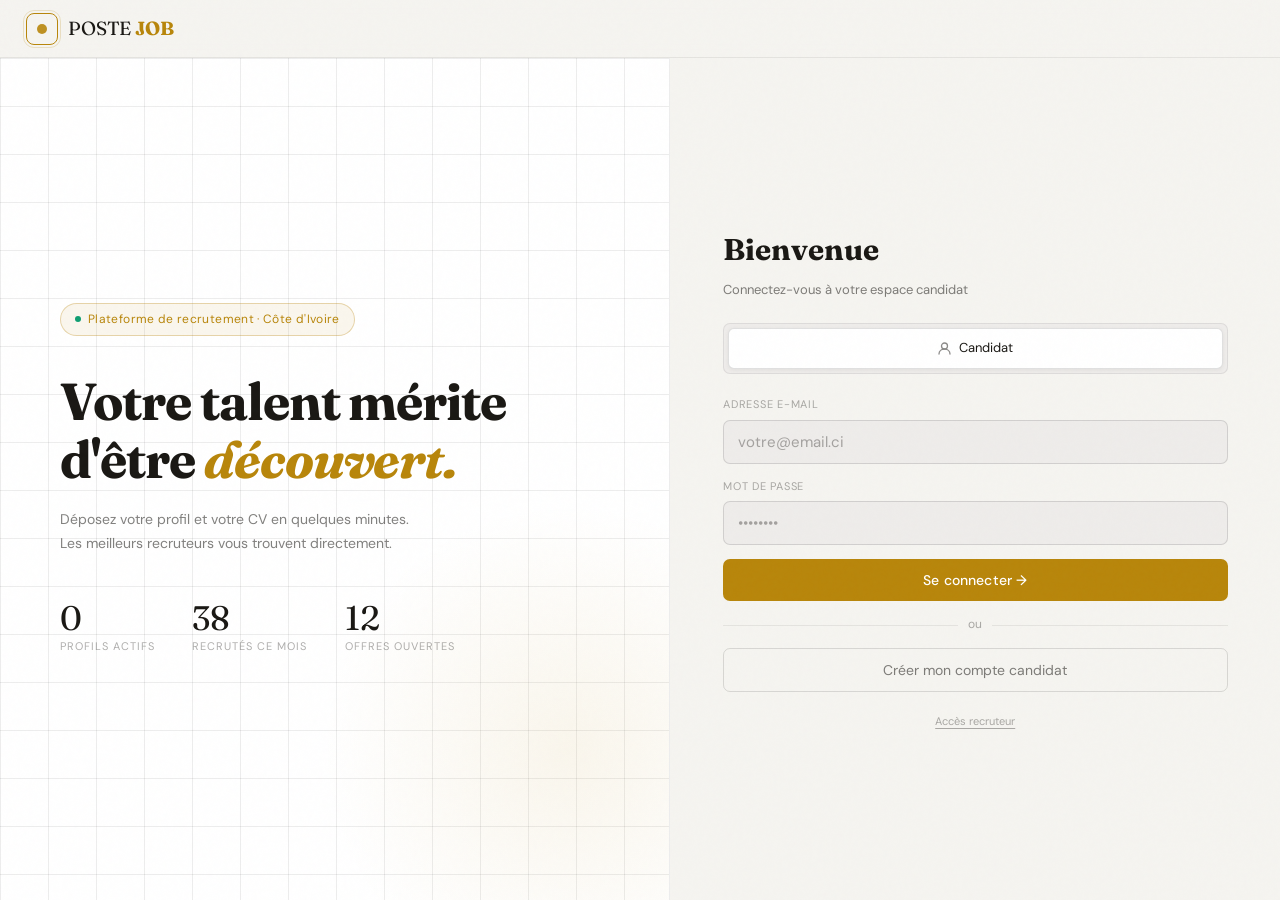
==== commit 9fd4f2b8: "fin" ====
--- a/candidat.html
+++ b/candidat.html
@@ -6,317 +6,11 @@
     <title>Mon profil — POSTEJOB</title>
     <link rel="preconnect" href="https://fonts.googleapis.com" />
     <link rel="stylesheet" href="assets/CSS/style.css" />
+    <link rel="stylesheet" href="assets/CSS/candidat.css" />
     <link
       href="https://fonts.googleapis.com/css2?family=Fraunces:ital,opsz,wght@0,9..144,300;0,9..144,600;0,9..144,700;1,9..144,400&family=DM+Sans:ital,opsz,wght@0,9..40,300;0,9..40,400;0,9..40,500;1,9..40,300&display=swap"
       rel="stylesheet"
     />
-    <style>
-      .profil-wrap {
-        max-width: 700px;
-        margin: 0 auto;
-        padding: 2.5rem 2rem 5rem;
-      }
-      .profil-header {
-        display: flex;
-        align-items: center;
-        gap: 1.5rem;
-        background: var(--bg2);
-        border: 1px solid var(--line);
-        border-radius: var(--r);
-        padding: 2rem;
-        margin-bottom: 1rem;
-        position: relative;
-        overflow: hidden;
-      }
-      .profil-header::before {
-        content: "";
-        position: absolute;
-        top: 0;
-        left: 0;
-        right: 0;
-        height: 3px;
-        background: linear-gradient(90deg, var(--jade), var(--amber));
-      }
-      .profil-avatar {
-        width: 72px;
-        height: 72px;
-        border-radius: 50%;
-        background: var(--amber-soft);
-        border: 2px solid rgba(212, 168, 67, 0.3);
-        display: grid;
-        place-items: center;
-        font-family: "Fraunces", serif;
-        font-size: 26px;
-        color: var(--amber);
-        flex-shrink: 0;
-      }
-      .profil-header-info {
-        flex: 1;
-      }
-      .profil-name {
-        font-family: "Fraunces", serif;
-        font-size: 26px;
-        color: var(--text);
-        margin-bottom: 4px;
-        letter-spacing: -0.01em;
-      }
-      .profil-poste {
-        font-size: 13px;
-        color: var(--text2);
-        margin-bottom: 10px;
-      }
-      .profil-badges {
-        display: flex;
-        gap: 8px;
-        flex-wrap: wrap;
-      }
-      .badge {
-        display: inline-flex;
-        align-items: center;
-        gap: 5px;
-        padding: 4px 12px;
-        border-radius: 30px;
-        font-size: 11px;
-        font-weight: 500;
-        letter-spacing: 0.03em;
-      }
-      .badge-level {
-        background: var(--amber-soft);
-        border: 1px solid rgba(212, 168, 67, 0.25);
-        color: var(--amber);
-      }
-      .badge-ville {
-        background: var(--bg3);
-        border: 1px solid var(--line);
-        color: var(--text2);
-      }
-      .badge-tel {
-        background: var(--bg3);
-        border: 1px solid var(--line);
-        color: var(--text2);
-      }
-
-      .pcard {
-        background: var(--bg2);
-        border: 1px solid var(--line);
-        border-radius: var(--r);
-        padding: 1.5rem;
-        margin-bottom: 1rem;
-      }
-      .pcard-title {
-        font-size: 10px;
-        font-weight: 500;
-        color: var(--text3);
-        text-transform: uppercase;
-        letter-spacing: 0.1em;
-        margin-bottom: 1rem;
-        display: flex;
-        align-items: center;
-        gap: 8px;
-      }
-      .pcard-title::after {
-        content: "";
-        flex: 1;
-        height: 1px;
-        background: var(--line);
-      }
-      .pcard-bio {
-        font-size: 14px;
-        color: var(--text2);
-        line-height: 1.75;
-      }
-
-      .info-grid {
-        display: grid;
-        grid-template-columns: 1fr 1fr;
-        gap: 12px;
-      }
-      .info-item label {
-        display: block;
-        font-size: 10px;
-        color: var(--text3);
-        text-transform: uppercase;
-        letter-spacing: 0.07em;
-        margin-bottom: 4px;
-      }
-      .info-item span {
-        font-size: 14px;
-        color: var(--text);
-      }
-      .info-item span.empty {
-        color: var(--text3);
-        font-style: italic;
-      }
-
-      .exp-visual {
-        display: flex;
-        align-items: center;
-        gap: 1.5rem;
-        margin-bottom: 1rem;
-      }
-      .exp-num-big {
-        font-family: "Fraunces", serif;
-        font-size: 52px;
-        color: var(--amber);
-        line-height: 1;
-        flex-shrink: 0;
-      }
-      .exp-bar-wrap {
-        flex: 1;
-      }
-      .exp-bar-label {
-        font-size: 11px;
-        color: var(--text3);
-        margin-bottom: 6px;
-      }
-      .exp-bar-track {
-        height: 6px;
-        background: var(--bg4);
-        border-radius: 3px;
-        overflow: hidden;
-      }
-      .exp-bar-fill {
-        height: 100%;
-        background: linear-gradient(90deg, var(--jade), var(--amber));
-        border-radius: 3px;
-        transition: width 0.8s cubic-bezier(0.22, 1, 0.36, 1);
-      }
-      .exp-level-badge {
-        display: inline-flex;
-        padding: 4px 14px;
-        border-radius: 30px;
-        font-size: 12px;
-        font-weight: 500;
-      }
-
-      .chips-list {
-        display: flex;
-        flex-wrap: wrap;
-        gap: 7px;
-      }
-      .chip-ro {
-        display: inline-flex;
-        align-items: center;
-        padding: 5px 13px;
-        background: rgba(212, 168, 67, 0.08);
-        border: 1px solid rgba(212, 168, 67, 0.2);
-        border-radius: 30px;
-        font-size: 12px;
-        color: var(--amber);
-      }
-      .chip-empty {
-        font-size: 13px;
-        color: var(--text3);
-        font-style: italic;
-      }
-
-      .dl-grid {
-        display: grid;
-        grid-template-columns: 1fr 1fr;
-        gap: 10px;
-      }
-      .dl-card {
-        display: flex;
-        align-items: center;
-        gap: 12px;
-        padding: 13px 15px;
-        background: var(--bg3);
-        border: 1px solid var(--line);
-        border-radius: var(--r-sm);
-        cursor: pointer;
-        transition: 0.2s;
-      }
-      .dl-card:hover {
-        border-color: var(--amber);
-        background: rgba(212, 168, 67, 0.04);
-      }
-      .dl-ico {
-        width: 34px;
-        height: 34px;
-        border-radius: 8px;
-        background: var(--bg4);
-        border: 1px solid var(--line);
-        display: grid;
-        place-items: center;
-        flex-shrink: 0;
-      }
-      .dl-info {
-        flex: 1;
-      }
-      .dl-name {
-        font-size: 13px;
-        font-weight: 500;
-        color: var(--text);
-      }
-      .dl-file {
-        font-size: 11px;
-        color: var(--text3);
-        margin-top: 1px;
-      }
-      .dl-arr {
-        font-size: 15px;
-        color: var(--amber);
-        opacity: 0.7;
-      }
-
-      .profil-actions {
-        display: flex;
-        justify-content: center;
-        margin-top: 2rem;
-      }
-
-      /* État chargement */
-      .loading-profil {
-        text-align: center;
-        padding: 4rem 2rem;
-        color: var(--text3);
-        font-size: 14px;
-      }
-      .loading-spinner {
-        width: 32px;
-        height: 32px;
-        border: 2px solid var(--line);
-        border-top-color: var(--amber);
-        border-radius: 50%;
-        animation: spin 0.8s linear infinite;
-        margin: 0 auto 1rem;
-      }
-      @keyframes spin {
-        to {
-          transform: rotate(360deg);
-        }
-      }
-
-      /* Pas de profil */
-      .no-profil {
-        text-align: center;
-        padding: 4rem 2rem;
-        max-width: 400px;
-        margin: 0 auto;
-      }
-      .no-profil-ico {
-        width: 64px;
-        height: 64px;
-        border-radius: 50%;
-        background: var(--bg2);
-        border: 1px solid var(--line);
-        display: grid;
-        place-items: center;
-        margin: 0 auto 1.5rem;
-      }
-      .no-profil h2 {
-        font-family: "Fraunces", serif;
-        font-size: 22px;
-        color: var(--text);
-        margin-bottom: 8px;
-      }
-      .no-profil p {
-        font-size: 13px;
-        color: var(--text2);
-        line-height: 1.7;
-        margin-bottom: 1.5rem;
-      }
-    </style>
   </head>
   <body>
     <div class="app">
@@ -331,8 +25,8 @@
         </div>
         <div class="nav-r">
           <div class="uinfo" id="uinfo" style="display: flex">
-            <div class="uav" id="uav">KD</div>
-            <span class="unm" id="unm">Candidat</span>
+            <div class="uav" id="uav"></div>
+            <span class="unm" id="unm"></span>
           </div>
           <button class="btn-xs" onclick="logout()">Déconnexion</button>
         </div>
@@ -354,26 +48,207 @@
           </svg>
           Retour à l'accueil
         </button>
-        <h1
-          style="
-            font-family: &quot;Fraunces&quot;, serif;
-            font-size: 30px;
-            color: var(--text);
-            margin-bottom: 4px;
-            letter-spacing: -0.015em;
-          "
-        >
-          Mon profil
-        </h1>
-        <p style="font-size: 13px; color: var(--text2); margin-bottom: 2rem">
-          Votre profil visible par les recruteurs
-        </p>
-
-        <!-- Contenu dynamique -->
-        <div id="profil-content">
+
+        <!-- VUE PROFIL -->
+        <div id="profil-view">
           <div class="loading-profil">
             <div class="loading-spinner"></div>
             Chargement de votre profil...
+          </div>
+        </div>
+
+        <!-- VUE ÉDITION -->
+        <div id="edit-view" class="edit-wrap">
+          <h2
+            style="
+              font-family: &quot;Fraunces&quot;, serif;
+              font-size: 26px;
+              color: var(--text);
+              margin-bottom: 4px;
+            "
+          >
+            Modifier mon profil
+          </h2>
+          <p
+            style="font-size: 13px; color: var(--text2); margin-bottom: 1.5rem"
+          >
+            Mettez à jour vos informations
+          </p>
+
+          <!-- Infos personnelles -->
+          <div class="fcard">
+            <div class="sec-hd">Informations personnelles</div>
+            <div class="fgrid">
+              <div class="fld">
+                <label>Téléphone</label>
+                <input id="e-tel" placeholder="+225 07 00 00 00" />
+              </div>
+              <div class="fld">
+                <label>Ville</label>
+                <input id="e-ville" placeholder="Abidjan" />
+              </div>
+              <div class="fld span2">
+                <label>Poste souhaité</label>
+                <input
+                  id="e-poste"
+                  placeholder="ex: Développeur Full-Stack..."
+                />
+              </div>
+              <div class="fld span2">
+                <label>Présentation courte</label>
+                <textarea
+                  id="e-bio"
+                  placeholder="Parlez de vous en quelques lignes..."
+                ></textarea>
+              </div>
+            </div>
+          </div>
+
+          <!-- Expérience -->
+          <div class="fcard">
+            <div class="sec-hd">Années d'expérience</div>
+            <div class="exp-box">
+              <div class="exp-top">
+                <div>
+                  <div
+                    style="
+                      font-size: 14px;
+                      font-weight: 500;
+                      color: var(--text);
+                      margin-bottom: 2px;
+                    "
+                  >
+                    Combien d'années d'expérience ?
+                  </div>
+                  <div style="font-size: 12px; color: var(--text3)">
+                    Glissez le curseur — 0 à 20 ans
+                  </div>
+                </div>
+                <div style="text-align: right">
+                  <div class="exp-big" id="exp-num">0</div>
+                  <div class="exp-unit" id="exp-unit">Junior</div>
+                </div>
+              </div>
+              <div class="slider-wrap">
+                <div id="track-fill" style="width: 0%"></div>
+                <input
+                  type="range"
+                  min="0"
+                  max="20"
+                  step="1"
+                  value="0"
+                  id="exp-slider"
+                  oninput="updateSlider(this.value)"
+                />
+              </div>
+            </div>
+          </div>
+
+          <!-- Formation -->
+          <div class="fcard">
+            <div class="sec-hd">Formation</div>
+            <div class="fgrid">
+              <div class="fld">
+                <label>Niveau d'études</label>
+                <select id="e-niveau">
+                  <option value="">Sélectionner...</option>
+                  <option>Bac +5 / Master</option>
+                  <option>Bac +3 / Licence</option>
+                  <option>Bac +2 / BTS</option>
+                  <option>Doctorat / PhD</option>
+                  <option>Autre</option>
+                </select>
+              </div>
+              <div class="fld">
+                <label>Dernière entreprise</label>
+                <input id="e-entreprise" placeholder="ex: Orange CI" />
+              </div>
+            </div>
+          </div>
+
+          <!-- Compétences -->
+          <div class="fcard">
+            <div class="sec-hd">Compétences</div>
+            <div
+              class="skills-box"
+              id="skills-box"
+              onclick="document.getElementById('chip-inp').focus()"
+            >
+              <input
+                id="chip-inp"
+                class="chip-inp"
+                placeholder="Taper une compétence + Entrée..."
+                onkeydown="addChip(event)"
+              />
+            </div>
+            <div style="font-size: 11px; color: var(--text3); margin-top: 6px">
+              Appuyez sur Entrée pour ajouter une compétence
+            </div>
+          </div>
+
+          <!-- CV -->
+          <div class="fcard">
+            <div class="sec-hd">Curriculum Vitae</div>
+            <input
+              type="file"
+              id="cv-file-input"
+              accept=".pdf,.doc,.docx"
+              style="display: none"
+              onchange="handleCvSelect(this)"
+            />
+            <div id="cv-current-info"></div>
+            <div
+              class="cv-zone"
+              id="cv-zone"
+              onclick="document.getElementById('cv-file-input').click()"
+            >
+              <div class="cv-ico" id="cv-ico">
+                <svg width="22" height="22" viewBox="0 0 22 22" fill="none">
+                  <rect
+                    x="4"
+                    y="2"
+                    width="14"
+                    height="18"
+                    rx="2"
+                    stroke="rgba(238,234,224,0.3)"
+                    stroke-width="1.5"
+                  />
+                  <path
+                    d="M8 8h6M8 11h6M8 14h4"
+                    stroke="rgba(238,234,224,0.3)"
+                    stroke-width="1.5"
+                    stroke-linecap="round"
+                  />
+                </svg>
+              </div>
+              <div class="cv-lbl" id="cv-lbl">
+                Cliquez pour remplacer votre CV
+              </div>
+              <div class="cv-hint" id="cv-hint">PDF ou Word — maximum 5 Mo</div>
+            </div>
+          </div>
+
+          <!-- Actions -->
+          <div class="f-actions">
+            <button class="btn-back" onclick="cancelEdit()">← Annuler</button>
+            <button class="btn-submit" onclick="saveProfile()">
+              Enregistrer les modifications
+              <svg
+                width="14"
+                height="14"
+                viewBox="0 0 14 14"
+                fill="none"
+                style="vertical-align: middle; margin-left: 4px"
+              >
+                <path
+                  d="M2 7l4 4 6-6"
+                  stroke="currentColor"
+                  stroke-width="1.5"
+                  stroke-linecap="round"
+                  stroke-linejoin="round"
+                />
+              </svg>
+            </button>
           </div>
         </div>
       </div>
--- a/assets/CSS/style.css
+++ b/assets/CSS/style.css
@@ -1,31 +1,33 @@
 :root {
-  --bg: #07080d;
-  --bg2: #0d0f17;
-  --bg3: #131520;
-  --bg4: #191c2a;
-  --bg5: #1e2133;
-  --line: rgba(255, 255, 255, 0.06);
-  --line2: rgba(255, 255, 255, 0.11);
-  --line3: rgba(255, 255, 255, 0.18);
-  --text: #eeeae0;
-  --text2: rgba(238, 234, 224, 0.55);
-  --text3: rgba(238, 234, 224, 0.28);
-  --amber: #d4a843;
-  --amber2: #f0c96a;
-  --amber-soft: rgba(212, 168, 67, 0.12);
-  --jade: #25c898;
-  --jade-soft: rgba(37, 200, 152, 0.1);
-  --sky: #4ca3e8;
-  --sky-soft: rgba(76, 163, 232, 0.1);
-  --red: #e05252;
+  --bg: #f5f4f0;
+  --bg2: #ffffff;
+  --bg3: #eeecea;
+  --bg4: #e5e3df;
+  --bg5: #d9d7d2;
+  --line: rgba(0, 0, 0, 0.07);
+  --line2: rgba(0, 0, 0, 0.12);
+  --line3: rgba(0, 0, 0, 0.2);
+  --text: #1a1814;
+  --text2: rgba(26, 24, 20, 0.55);
+  --text3: rgba(26, 24, 20, 0.35);
+  --amber: #b8860b;
+  --amber2: #d4a843;
+  --amber-soft: rgba(184, 134, 11, 0.1);
+  --jade: #0f9e72;
+  --jade-soft: rgba(15, 158, 114, 0.1);
+  --sky: #2176c7;
+  --sky-soft: rgba(33, 118, 199, 0.1);
+  --red: #c0392b;
   --r: 10px;
   --r-sm: 7px;
 }
+
 * {
   box-sizing: border-box;
   margin: 0;
   padding: 0;
 }
+
 html,
 body {
   height: 100%;
@@ -36,10 +38,12 @@
   line-height: 1.6;
   overflow-x: hidden;
 }
+
 ::selection {
   background: var(--amber);
-  color: #000;
-}
+  color: #fff;
+}
+
 input,
 select,
 textarea,
@@ -47,36 +51,41 @@
   font-family: inherit;
   font-size: inherit;
 }
+
 ::-webkit-scrollbar {
   width: 3px;
 }
 ::-webkit-scrollbar-track {
-  background: var(--bg2);
+  background: var(--bg3);
 }
 ::-webkit-scrollbar-thumb {
   background: var(--bg5);
   border-radius: 2px;
 }
+
+/* Grain léger */
 body::before {
   content: "";
   position: fixed;
   inset: 0;
-  opacity: 0.025;
+  opacity: 0.018;
   background-image: url("data:image/svg+xml,%3Csvg viewBox='0 0 200 200' xmlns='http://www.w3.org/2000/svg'%3E%3Cfilter id='n'%3E%3CfeTurbulence type='fractalNoise' baseFrequency='.9' numOctaves='4' stitchTiles='stitch'/%3E%3C/filter%3E%3Crect width='100%25' height='100%25' filter='url(%23n)'/%3E%3C/svg%3E");
   pointer-events: none;
   z-index: 1000;
 }
+
 .app {
   min-height: 100vh;
   display: flex;
   flex-direction: column;
 }
 
+/* ── Navbar ── */
 .navbar {
   position: sticky;
   top: 0;
   z-index: 200;
-  background: rgba(7, 8, 13, 0.9);
+  background: rgba(245, 244, 240, 0.92);
   backdrop-filter: blur(20px);
   border-bottom: 1px solid var(--line);
   padding: 0 1.75rem;
@@ -112,7 +121,7 @@
   content: "";
   position: absolute;
   inset: -4px;
-  border: 1px solid rgba(212, 168, 67, 0.2);
+  border: 1px solid rgba(184, 134, 11, 0.2);
   border-radius: 11px;
 }
 .logo-text {
@@ -143,7 +152,7 @@
   place-items: center;
   font-size: 11px;
   font-weight: 600;
-  color: #000;
+  color: #fff;
   letter-spacing: 0.03em;
 }
 .unm {
@@ -165,6 +174,7 @@
   color: var(--text);
 }
 
+/* ── Animations ── */
 @keyframes fadeUp {
   from {
     opacity: 0;
@@ -176,11 +186,12 @@
   }
 }
 
+/* ── Modals ── */
 .modal-overlay {
   display: none;
   position: fixed;
   inset: 0;
-  background: rgba(0, 0, 0, 0.75);
+  background: rgba(0, 0, 0, 0.35);
   z-index: 500;
   align-items: center;
   justify-content: center;
@@ -196,6 +207,7 @@
   width: 360px;
   position: relative;
   animation: fadeUp 0.3s ease;
+  box-shadow: 0 8px 40px rgba(0, 0, 0, 0.12);
 }
 .modal-close {
   position: absolute;
@@ -223,6 +235,7 @@
   margin-bottom: 1.5rem;
 }
 
+/* ── Formulaires ── */
 .form-fld {
   margin-bottom: 14px;
 }
@@ -238,8 +251,8 @@
 .form-fld select {
   width: 100%;
   padding: 11px 14px;
-  background: var(--bg2);
-  border: 1px solid var(--line);
+  background: var(--bg3);
+  border: 1px solid var(--line2);
   border-radius: var(--r-sm);
   color: var(--text);
   outline: none;
@@ -247,24 +260,26 @@
 }
 .form-fld input:focus,
 .form-fld select:focus {
-  border-color: rgba(212, 168, 67, 0.4);
+  border-color: var(--amber);
+  background: var(--bg2);
 }
 .form-fld input::placeholder {
   color: var(--text3);
 }
 .form-fld select {
   appearance: none;
-  background-image: url("data:image/svg+xml,%3Csvg xmlns='http://www.w3.org/2000/svg' width='10' height='6'%3E%3Cpath d='M1 1l4 4 4-4' stroke='rgba(238,234,224,0.28)' stroke-width='1.5' fill='none' stroke-linecap='round'/%3E%3C/svg%3E");
+  background-image: url("data:image/svg+xml,%3Csvg xmlns='http://www.w3.org/2000/svg' width='10' height='6'%3E%3Cpath d='M1 1l4 4 4-4' stroke='rgba(26,24,20,0.3)' stroke-width='1.5' fill='none' stroke-linecap='round'/%3E%3C/svg%3E");
   background-repeat: no-repeat;
   background-position: right 12px center;
   padding-right: 32px;
 }
 
+/* ── Boutons ── */
 .btn-primary {
   width: 100%;
   padding: 12px;
   background: var(--amber);
-  color: #000;
+  color: #fff;
   border: none;
   border-radius: var(--r-sm);
   font-size: 14px;
@@ -277,6 +292,7 @@
   background: var(--amber2);
   transform: translateY(-1px);
 }
+
 .btn-ghost {
   width: 100%;
   padding: 12px;
@@ -288,14 +304,14 @@
   font-weight: 400;
   cursor: pointer;
   transition: 0.2s;
-  letter-spacing: 0.01em;
 }
 .btn-ghost:hover {
-  background: var(--bg2);
+  background: var(--bg3);
   border-color: var(--line3);
   color: var(--text);
   transform: translateY(-1px);
 }
+
 .btn-back {
   padding: 9px 20px;
   background: transparent;
@@ -313,10 +329,11 @@
   background: var(--bg3);
   border-color: var(--line3);
 }
+
 .btn-next {
   padding: 9px 22px;
   background: var(--amber);
-  color: #000;
+  color: #fff;
   border: none;
   border-radius: var(--r-sm);
   font-size: 13px;
@@ -331,10 +348,11 @@
   background: var(--amber2);
   transform: translateY(-1px);
 }
+
 .btn-submit {
   padding: 9px 22px;
   background: var(--jade);
-  color: #000;
+  color: #fff;
   border: none;
   border-radius: var(--r-sm);
   font-size: 13px;
@@ -346,16 +364,17 @@
   gap: 6px;
 }
 .btn-submit:hover {
-  opacity: 0.9;
+  opacity: 0.88;
   transform: translateY(-1px);
 }
 
+/* ── Toast ── */
 .toast {
   position: fixed;
   bottom: 24px;
   right: 24px;
   z-index: 999;
-  background: var(--bg4);
+  background: var(--bg2);
   border: 1px solid var(--line2);
   border-radius: var(--r);
   padding: 14px 18px;
@@ -364,7 +383,7 @@
   gap: 10px;
   font-size: 13px;
   color: var(--text);
-  box-shadow: 0 12px 40px rgba(0, 0, 0, 0.6);
+  box-shadow: 0 8px 32px rgba(0, 0, 0, 0.12);
   transform: translateY(80px);
   opacity: 0;
   transition: 0.4s cubic-bezier(0.34, 1.56, 0.64, 1);
--- a/assets/CSS/candidat.css
+++ b/assets/CSS/candidat.css
@@ -0,0 +1,721 @@
+/* =========================================================
+   POSTEJOB — PREMIUM MODERN UI
+========================================================= */
+
+:root {
+  --bg: #0f1115;
+  --bg2: #171a20;
+  --bg3: #1d2128;
+  --bg4: #262b35;
+
+  --text: #f5f7fb;
+  --text2: #bcc3cf;
+  --text3: #6e7685;
+
+  --line: rgba(255, 255, 255, 0.06);
+  --line2: rgba(255, 255, 255, 0.12);
+
+  --amber: #f5b942;
+  --amber-soft: rgba(245, 185, 66, 0.12);
+
+  --jade: #22d39a;
+  --jade-soft: rgba(34, 211, 154, 0.12);
+
+  --danger: #ff6b6b;
+
+  --r: 28px;
+  --r-sm: 18px;
+}
+
+/* =========================================================
+   BASE
+========================================================= */
+
+* {
+  box-sizing: border-box;
+}
+
+body {
+  margin: 0;
+
+  font-family: "DM Sans", sans-serif;
+
+  background:
+    radial-gradient(
+      circle at top left,
+      rgba(245, 185, 66, 0.12),
+      transparent 30%
+    ),
+    radial-gradient(
+      circle at bottom right,
+      rgba(34, 211, 154, 0.1),
+      transparent 30%
+    ),
+    linear-gradient(180deg, #0d0f13 0%, #12151a 100%);
+
+  color: var(--text);
+
+  min-height: 100vh;
+}
+
+/* scrollbar */
+
+::-webkit-scrollbar {
+  width: 10px;
+}
+
+::-webkit-scrollbar-thumb {
+  background: rgba(255, 255, 255, 0.08);
+  border-radius: 20px;
+}
+
+/* =========================================================
+   NAVBAR
+========================================================= */
+
+.navbar {
+  position: sticky;
+  top: 0;
+  z-index: 50;
+
+  display: flex;
+  justify-content: space-between;
+  align-items: center;
+
+  padding: 18px 34px;
+
+  backdrop-filter: blur(18px);
+
+  background: rgba(15, 17, 21, 0.72);
+
+  border-bottom: 1px solid rgba(255, 255, 255, 0.04);
+}
+
+.logo {
+  display: flex;
+  align-items: center;
+  gap: 12px;
+}
+
+.logo-icon {
+  width: 16px;
+  height: 16px;
+  border-radius: 50%;
+
+  background: linear-gradient(135deg, var(--amber), var(--jade));
+
+  box-shadow: 0 0 18px rgba(245, 185, 66, 0.5);
+}
+
+.logo-text {
+  font-size: 18px;
+  letter-spacing: 0.04em;
+  color: var(--text2);
+}
+
+.logo-text b {
+  color: var(--text);
+}
+
+/* =========================================================
+   USER
+========================================================= */
+
+.nav-r {
+  display: flex;
+  align-items: center;
+  gap: 14px;
+}
+
+.uinfo {
+  display: flex;
+  align-items: center;
+  gap: 10px;
+}
+
+.uav {
+  width: 42px;
+  height: 42px;
+  border-radius: 50%;
+
+  display: grid;
+  place-items: center;
+
+  background: linear-gradient(135deg, var(--amber), #ffcf73);
+
+  color: #111;
+
+  font-weight: 700;
+}
+
+.unm {
+  font-size: 14px;
+  color: var(--text2);
+}
+
+/* =========================================================
+   PAGE
+========================================================= */
+
+.page-wrap,
+.profil-wrap {
+  width: 100%;
+  max-width: 900px;
+
+  margin: 0 auto;
+
+  padding: 3rem 2rem 5rem;
+}
+
+.page-h {
+  font-family: "Fraunces", serif;
+
+  font-size: 56px;
+
+  line-height: 1;
+
+  margin-bottom: 12px;
+
+  letter-spacing: -0.04em;
+}
+
+.page-sub {
+  max-width: 620px;
+
+  color: var(--text2);
+
+  font-size: 15px;
+
+  line-height: 1.8;
+
+  margin-bottom: 3rem;
+}
+
+/* =========================================================
+   GLASS CARD
+========================================================= */
+
+.fcard,
+.pcard,
+.profil-header {
+  position: relative;
+
+  overflow: hidden;
+
+  background: linear-gradient(
+    145deg,
+    rgba(255, 255, 255, 0.04),
+    rgba(255, 255, 255, 0.02)
+  );
+
+  border: 1px solid rgba(255, 255, 255, 0.06);
+
+  border-radius: 30px;
+
+  backdrop-filter: blur(18px);
+
+  padding: 2rem;
+
+  margin-bottom: 1.5rem;
+
+  box-shadow: 0 10px 35px rgba(0, 0, 0, 0.32);
+
+  transition:
+    transform 0.25s,
+    border 0.25s,
+    box-shadow 0.25s;
+}
+
+.fcard:hover,
+.pcard:hover,
+.profil-header:hover {
+  transform: translateY(-4px);
+
+  border-color: rgba(245, 185, 66, 0.18);
+
+  box-shadow: 0 18px 40px rgba(0, 0, 0, 0.38);
+}
+
+.fcard::before,
+.pcard::before,
+.profil-header::before {
+  content: "";
+
+  position: absolute;
+
+  top: 0;
+  left: 0;
+  right: 0;
+
+  height: 3px;
+
+  background: linear-gradient(90deg, var(--amber), var(--jade));
+}
+
+/* =========================================================
+   TITLES
+========================================================= */
+
+.sec-hd,
+.pcard-title {
+  display: flex;
+  align-items: center;
+  gap: 10px;
+
+  font-size: 11px;
+
+  text-transform: uppercase;
+
+  letter-spacing: 0.16em;
+
+  color: var(--text3);
+
+  margin-bottom: 1.5rem;
+}
+
+.sec-hd::after,
+.pcard-title::after {
+  content: "";
+
+  flex: 1;
+
+  height: 1px;
+
+  background: linear-gradient(90deg, rgba(255, 255, 255, 0.08), transparent);
+}
+
+/* =========================================================
+   FORM GRID
+========================================================= */
+
+.fgrid {
+  display: grid;
+
+  grid-template-columns: repeat(2, 1fr);
+
+  gap: 18px;
+}
+
+.span2 {
+  grid-column: span 2;
+}
+
+/* =========================================================
+   INPUTS
+========================================================= */
+
+.fld label {
+  display: block;
+
+  margin-bottom: 8px;
+
+  font-size: 11px;
+
+  text-transform: uppercase;
+
+  letter-spacing: 0.08em;
+
+  color: var(--text3);
+}
+
+.fld input,
+.fld select,
+.fld textarea {
+  width: 100%;
+
+  border: 1px solid rgba(255, 255, 255, 0.05);
+
+  background: rgba(255, 255, 255, 0.03);
+
+  border-radius: 18px;
+
+  color: var(--text);
+
+  min-height: 54px;
+
+  padding: 0 18px;
+
+  font-size: 14px;
+
+  outline: none;
+
+  transition: 0.25s;
+}
+
+.fld textarea {
+  min-height: 140px;
+
+  padding-top: 16px;
+
+  resize: vertical;
+}
+
+.fld input:focus,
+.fld select:focus,
+.fld textarea:focus {
+  border-color: rgba(245, 185, 66, 0.35);
+
+  background: rgba(255, 255, 255, 0.045);
+
+  box-shadow: 0 0 0 5px rgba(245, 185, 66, 0.08);
+}
+
+.fld input::placeholder,
+.fld textarea::placeholder {
+  color: #6b7280;
+}
+
+/* =========================================================
+   EXPERIENCE BOX
+========================================================= */
+
+.exp-box {
+  border-radius: 28px;
+
+  padding: 2rem;
+
+  background: linear-gradient(
+    145deg,
+    rgba(255, 255, 255, 0.03),
+    rgba(255, 255, 255, 0.015)
+  );
+
+  border: 1px solid rgba(255, 255, 255, 0.05);
+}
+
+.exp-big {
+  font-family: "Fraunces", serif;
+
+  font-size: 72px;
+
+  color: var(--amber);
+
+  line-height: 1;
+}
+
+.exp-unit {
+  color: var(--text3);
+
+  margin-top: 5px;
+}
+
+/* range */
+
+input[type="range"] {
+  appearance: none;
+
+  width: 100%;
+
+  height: 6px;
+
+  border-radius: 999px;
+
+  background: rgba(255, 255, 255, 0.08);
+}
+
+input[type="range"]::-webkit-slider-thumb {
+  appearance: none;
+
+  width: 24px;
+  height: 24px;
+
+  border-radius: 50%;
+
+  background: var(--amber);
+
+  border: 4px solid #111;
+
+  cursor: pointer;
+
+  transition: 0.2s;
+}
+
+input[type="range"]::-webkit-slider-thumb:hover {
+  transform: scale(1.15);
+}
+
+#track-fill {
+  height: 6px;
+
+  border-radius: 999px;
+
+  background: linear-gradient(90deg, var(--jade), var(--amber));
+}
+
+/* =========================================================
+   CHIPS
+========================================================= */
+
+.skills-box {
+  display: flex;
+  flex-wrap: wrap;
+  gap: 10px;
+
+  padding: 14px;
+
+  border-radius: 22px;
+
+  min-height: 64px;
+
+  background: rgba(255, 255, 255, 0.03);
+
+  border: 1px solid rgba(255, 255, 255, 0.05);
+}
+
+.chip,
+.chip-ro {
+  display: inline-flex;
+  align-items: center;
+  gap: 8px;
+
+  padding: 9px 16px;
+
+  border-radius: 999px;
+
+  background: rgba(245, 185, 66, 0.12);
+
+  border: 1px solid rgba(245, 185, 66, 0.16);
+
+  color: #ffd98b;
+
+  font-size: 13px;
+
+  transition: 0.2s;
+}
+
+.chip:hover,
+.chip-ro:hover {
+  transform: translateY(-2px);
+}
+
+.chip button {
+  border: none;
+  background: none;
+
+  color: rgba(255, 255, 255, 0.45);
+
+  cursor: pointer;
+
+  font-size: 16px;
+}
+
+/* =========================================================
+   BUTTONS
+========================================================= */
+
+.btn-submit,
+.btn-edit {
+  height: 54px;
+
+  border: none;
+
+  padding: 0 28px;
+
+  border-radius: 18px;
+
+  font-weight: 700;
+
+  font-size: 14px;
+
+  cursor: pointer;
+
+  transition: 0.25s;
+
+  background: linear-gradient(135deg, var(--amber), #ffd271);
+
+  color: #111;
+
+  box-shadow: 0 10px 24px rgba(245, 185, 66, 0.22);
+}
+
+.btn-submit:hover,
+.btn-edit:hover {
+  transform: translateY(-3px);
+
+  box-shadow: 0 18px 34px rgba(245, 185, 66, 0.3);
+}
+
+.btn-back,
+.btn-xs {
+  height: 52px;
+
+  padding: 0 22px;
+
+  border-radius: 18px;
+
+  border: 1px solid rgba(255, 255, 255, 0.06);
+
+  background: rgba(255, 255, 255, 0.03);
+
+  color: var(--text);
+
+  cursor: pointer;
+
+  transition: 0.2s;
+}
+
+.btn-back:hover,
+.btn-xs:hover {
+  background: rgba(255, 255, 255, 0.06);
+}
+
+/* =========================================================
+   PROFILE
+========================================================= */
+
+.profil-header {
+  display: flex;
+  align-items: center;
+  gap: 1.8rem;
+}
+
+.profil-avatar {
+  width: 90px;
+  height: 90px;
+
+  border-radius: 50%;
+
+  display: grid;
+  place-items: center;
+
+  font-size: 34px;
+
+  font-family: "Fraunces", serif;
+
+  background: linear-gradient(135deg, var(--amber), #ffdc8d);
+
+  color: #111;
+
+  flex-shrink: 0;
+}
+
+.profil-name {
+  font-family: "Fraunces", serif;
+
+  font-size: 36px;
+
+  margin-bottom: 6px;
+}
+
+.profil-poste {
+  color: var(--text2);
+
+  margin-bottom: 12px;
+}
+
+.badge {
+  padding: 8px 14px;
+
+  border-radius: 999px;
+
+  font-size: 12px;
+
+  border: 1px solid rgba(255, 255, 255, 0.05);
+
+  background: rgba(255, 255, 255, 0.03);
+}
+
+.badge-level {
+  background: rgba(245, 185, 66, 0.12);
+
+  border-color: rgba(245, 185, 66, 0.18);
+
+  color: #ffd98b;
+}
+
+/* =========================================================
+   TOAST
+========================================================= */
+
+.toast {
+  position: fixed;
+
+  right: 24px;
+  bottom: 24px;
+
+  display: flex;
+  align-items: center;
+  gap: 12px;
+
+  padding: 16px 20px;
+
+  border-radius: 18px;
+
+  background: rgba(20, 22, 27, 0.92);
+
+  border: 1px solid rgba(255, 255, 255, 0.06);
+
+  backdrop-filter: blur(16px);
+
+  transform: translateY(30px);
+
+  opacity: 0;
+
+  pointer-events: none;
+
+  transition: 0.3s;
+}
+
+.toast.show {
+  opacity: 1;
+
+  transform: translateY(0);
+}
+
+.toast-dot {
+  width: 10px;
+  height: 10px;
+
+  border-radius: 50%;
+
+  background: var(--jade);
+
+  box-shadow: 0 0 12px var(--jade);
+}
+
+/* =========================================================
+   MOBILE
+========================================================= */
+
+@media (max-width: 760px) {
+  .navbar {
+    padding: 16px;
+  }
+
+  .page-wrap,
+  .profil-wrap {
+    padding: 1.25rem;
+  }
+
+  .page-h {
+    font-size: 40px;
+  }
+
+  .fgrid {
+    grid-template-columns: 1fr;
+  }
+
+  .span2 {
+    grid-column: span 1;
+  }
+
+  .profil-header {
+    flex-direction: column;
+    text-align: center;
+  }
+
+  .f-actions {
+    flex-direction: column;
+    gap: 12px;
+  }
+
+  .btn-submit,
+  .btn-back,
+  .btn-edit {
+    width: 100%;
+  }
+
+  .exp-big {
+    font-size: 54px;
+  }
+}
